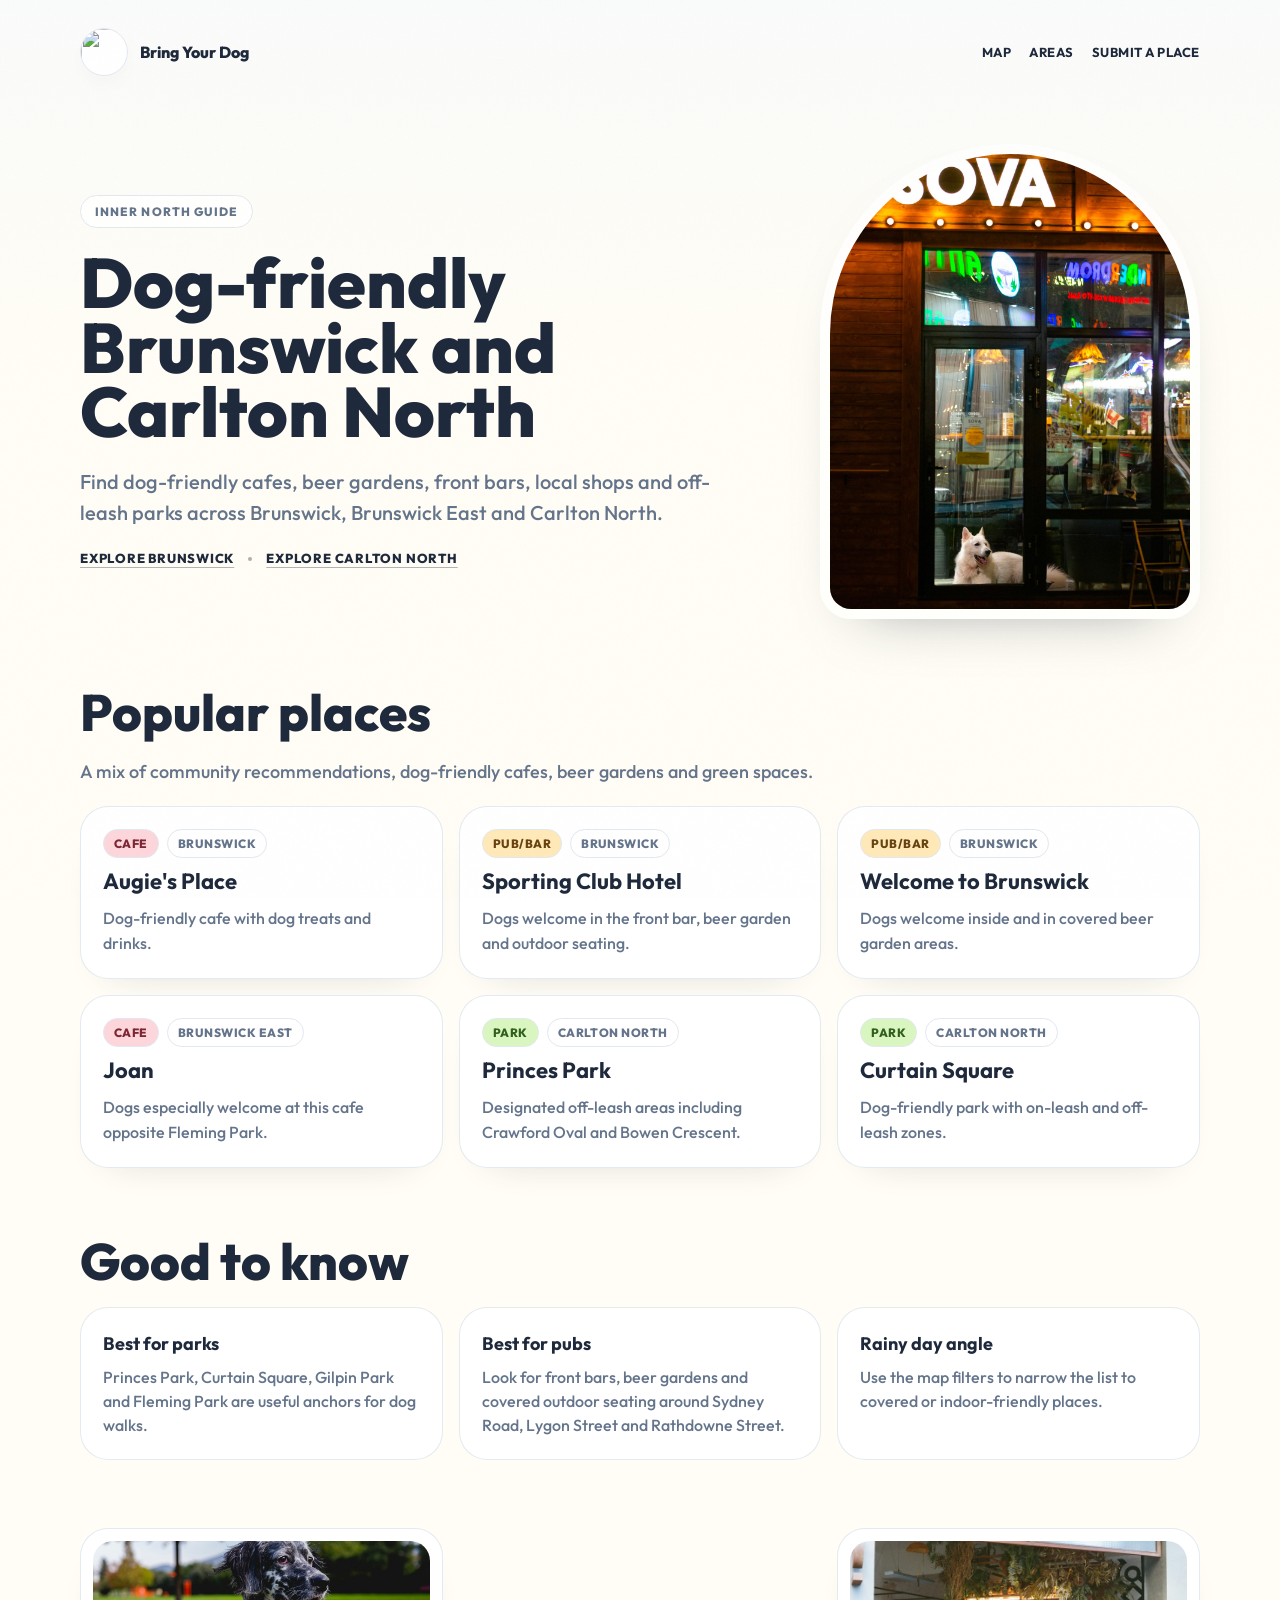
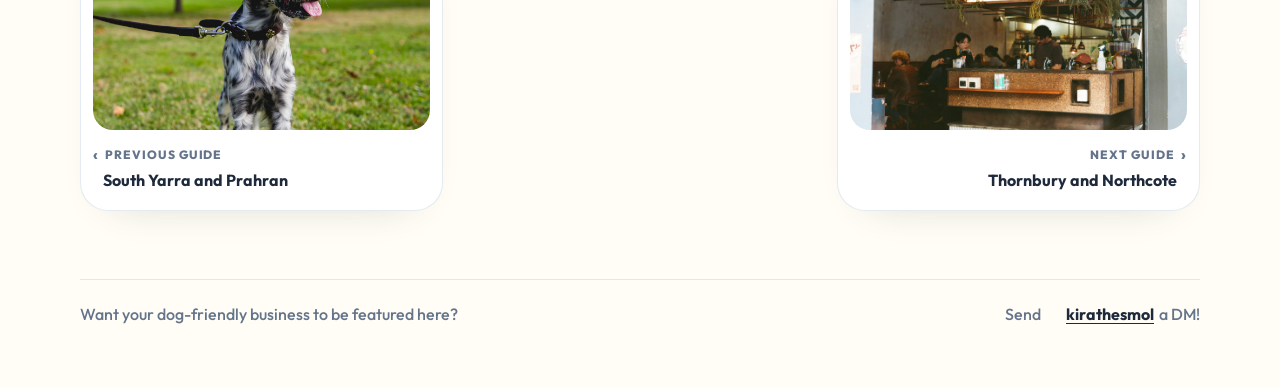
==== dog-friendly-brunswick-carlton-north.html @ 12fcf56f "Add guide pages and SEO updates" ====
<!doctype html>
<html lang="en">
  <head>
    <meta charset="utf-8">
    <meta name="viewport" content="width=device-width, initial-scale=1">
    <title>Dog-Friendly Brunswick and Carlton North | Bring Your Dog</title>
    <meta name="description" content="Find dog-friendly cafes, bars, beer gardens and parks in Brunswick, Brunswick East and Carlton North, including Sydney Road, Lygon Street, Princes Park and local off-leash parks.">
    <meta name="robots" content="index, follow">
    <link rel="canonical" href="https://bringyourdog.site/dog-friendly-brunswick-carlton-north.html">
    <meta property="og:site_name" content="Bring Your Dog">
    <meta property="og:type" content="article">
    <meta property="og:url" content="https://bringyourdog.site/dog-friendly-brunswick-carlton-north.html">
    <meta property="og:title" content="Dog-Friendly Brunswick and Carlton North | Bring Your Dog">
    <meta property="og:description" content="Dog-friendly cafes, bars, beer gardens and parks in Brunswick, Brunswick East and Carlton North.">
    <meta property="og:image" content="https://bringyourdog.site/assets/seo/dog-shop.jpg">
    <meta name="twitter:card" content="summary_large_image">
    <meta name="twitter:title" content="Dog-Friendly Brunswick and Carlton North | Bring Your Dog">
    <meta name="twitter:description" content="Dog-friendly cafes, bars, beer gardens and parks in Brunswick, Brunswick East and Carlton North.">
    <meta name="twitter:image" content="https://bringyourdog.site/assets/seo/dog-shop.jpg">
    <meta name="theme-color" content="#FFFDF5">
    <link rel="icon" type="image/png" href="./assets/logo.png">
    <link rel="apple-touch-icon" href="./assets/logo.png">
    <link rel="preconnect" href="https://fonts.googleapis.com">
    <link rel="preconnect" href="https://fonts.gstatic.com" crossorigin>
    <link href="https://fonts.googleapis.com/css2?family=Outfit:wght@400;500;600;700;800&display=swap" rel="stylesheet">
    <link rel="stylesheet" href="./styles.css">
  </head>
  <body class="guide-page">
    <main class="guide-shell">
      <nav class="guide-nav" aria-label="Guide navigation">
        <a class="guide-brand" href="./index.html"><img src="./assets/logo.png" alt="" aria-hidden="true"><span>Bring Your Dog</span></a>
        <div class="guide-nav-links">
          <a class="guide-nav-link" href="./index.html">Map</a>
          <a class="guide-nav-link" href="./index.html#melbourneGuide">Areas</a>
          <a class="guide-nav-link" href="https://www.instagram.com/kirathesmol" target="_blank" rel="noopener noreferrer">Submit a place</a>
        </div>
      </nav>

      <section class="guide-hero">
        <div class="guide-hero-copy">
          <span class="guide-eyebrow">Inner north guide</span>
          <h1>Dog-friendly Brunswick and Carlton North</h1>
          <p>Find dog-friendly cafes, beer gardens, front bars, local shops and off-leash parks across Brunswick, Brunswick East and Carlton North.</p>
          <div class="guide-actions">
            <a class="guide-map-link" href="./index.html?q=Brunswick">Explore Brunswick</a>
            <a class="guide-map-link" href="./index.html?q=Carlton%20North">Explore Carlton North</a>
          </div>
        </div>
        <img class="guide-hero-image" src="./assets/seo/dog-shop.jpg" alt="Dog sitting outside a shop">
      </section>

      <section class="guide-section">
        <h2>Popular places</h2>
        <p class="guide-section-lede">A mix of community recommendations, dog-friendly cafes, beer gardens and green spaces.</p>
        <div class="guide-place-grid">
          <article class="guide-place-card"><div class="guide-tag-row"><span class="guide-tag cafe">Cafe</span><span class="guide-tag">Brunswick</span></div><h3>Augie's Place</h3><p>Dog-friendly cafe with dog treats and drinks.</p></article>
          <article class="guide-place-card"><div class="guide-tag-row"><span class="guide-tag pub">Pub/Bar</span><span class="guide-tag">Brunswick</span></div><h3>Sporting Club Hotel</h3><p>Dogs welcome in the front bar, beer garden and outdoor seating.</p></article>
          <article class="guide-place-card"><div class="guide-tag-row"><span class="guide-tag pub">Pub/Bar</span><span class="guide-tag">Brunswick</span></div><h3>Welcome to Brunswick</h3><p>Dogs welcome inside and in covered beer garden areas.</p></article>
          <article class="guide-place-card"><div class="guide-tag-row"><span class="guide-tag cafe">Cafe</span><span class="guide-tag">Brunswick East</span></div><h3>Joan</h3><p>Dogs especially welcome at this cafe opposite Fleming Park.</p></article>
          <article class="guide-place-card"><div class="guide-tag-row"><span class="guide-tag park">Park</span><span class="guide-tag">Carlton North</span></div><h3>Princes Park</h3><p>Designated off-leash areas including Crawford Oval and Bowen Crescent.</p></article>
          <article class="guide-place-card"><div class="guide-tag-row"><span class="guide-tag park">Park</span><span class="guide-tag">Carlton North</span></div><h3>Curtain Square</h3><p>Dog-friendly park with on-leash and off-leash zones.</p></article>
        </div>
      </section>

      <section class="guide-section">
        <h2>Good to know</h2>
        <div class="guide-tips">
          <div class="guide-tip"><strong>Best for parks</strong>Princes Park, Curtain Square, Gilpin Park and Fleming Park are useful anchors for dog walks.</div>
          <div class="guide-tip"><strong>Best for pubs</strong>Look for front bars, beer gardens and covered outdoor seating around Sydney Road, Lygon Street and Rathdowne Street.</div>
          <div class="guide-tip"><strong>Rainy day angle</strong>Use the map filters to narrow the list to covered or indoor-friendly places.</div>
        </div>
      </section>

      <nav class="guide-neighbour-nav" aria-label="Neighbourhood guide navigation">
        <a href="./dog-friendly-south-yarra-prahran.html">
          <img src="./assets/seo/dog-park.jpg" alt="" loading="lazy" aria-hidden="true">
          <span>Previous guide</span>
          <strong>South Yarra and Prahran</strong>
        </a>
        <a href="./dog-friendly-thornbury-northcote.html">
          <img src="./assets/seo/thornbury-northcote-cafe.jpg" alt="" loading="lazy" aria-hidden="true">
          <span>Next guide</span>
          <strong>Thornbury and Northcote</strong>
        </a>
      </nav>

      <footer class="guide-footer">
        <span>Want your dog-friendly business to be featured here?</span>
        <span class="instagram-dm-cta">
          Send
          <img class="instagram-dm-icon" src="./assets/icons/instagramicon.svg" alt="" aria-hidden="true">
          <a href="https://www.instagram.com/kirathesmol" target="_blank" rel="noopener noreferrer">kirathesmol</a>
          a DM!
        </span>
      </footer>
    </main>
  </body>
</html>
---- styles.css ----
:root {
  color-scheme: light;
  --background: #FFFDF5;
  --foreground: #1E293B;
  --primary: #C981D6;
  --secondary: #F1F5F9;
  --soft-surface: #F1F5F9;
  --accent-fg: #FFFFFF;
  --pink: #FF9BAB;
  --yellow: #FFD473;
  --mint: #7AE9A8;
  --surface: rgba(255, 255, 255, 0.72);
  --surface-strong: rgba(255, 255, 255, 0.9);
  --border: #E2E8F0;
  --interactive: #FF9BAB;
  --button: #FE9BAB;
  --button-hover: #D17C89;
  --muted: #64748B;
  --shadow-soft: 0 10px 15px -3px rgba(30, 41, 59, 0.04);
  --shadow-large: 0 25px 50px -12px rgba(30, 41, 59, 0.10);
}

* {
  box-sizing: border-box;
}

html,
body {
  height: 100%;
  margin: 0;
}

body {
  position: relative;
  color: var(--foreground);
  background:
    radial-gradient(circle at 12% 12%, rgba(255, 212, 115, 0.22), transparent 32%),
    radial-gradient(circle at 78% 6%, rgba(201, 129, 214, 0.16), transparent 30%),
    var(--background);
  font-family: "Outfit", ui-sans-serif, system-ui, -apple-system, BlinkMacSystemFont, "Segoe UI", sans-serif;
}

body::before {
  position: fixed;
  z-index: 2000;
  inset: 0;
  pointer-events: none;
  content: "";
  opacity: 0.015;
  background-image: url("data:image/svg+xml,%3Csvg viewBox='0 0 400 400' xmlns='http://www.w3.org/2000/svg'%3E%3Cfilter id='noiseFilter'%3E%3CfeTurbulence type='fractalNoise' baseFrequency='0.9' numOctaves='4' stitchTiles='stitch'/%3E%3C/filter%3E%3Crect width='100%25' height='100%25' filter='url(%23noiseFilter)'/%3E%3C/svg%3E");
  background-repeat: repeat;
}

@media (min-width: 861px) {
  html,
  body {
    scroll-behavior: smooth;
    scroll-snap-type: y mandatory;
  }

  .app-shell,
  .seo-content {
    scroll-snap-align: start;
    scroll-snap-stop: always;
  }

  .seo-content {
    min-height: 100vh;
  }
}

@keyframes photo-skeleton {
  0% {
    background-position: 220% 0, 0 0;
  }

  100% {
    background-position: -120% 0, 0 0;
  }
}

button,
input {
  font: inherit;
}

input[type="search"]::-webkit-search-decoration,
input[type="search"]::-webkit-search-cancel-button,
input[type="search"]::-webkit-search-results-button,
input[type="search"]::-webkit-search-results-decoration {
  display: none;
  -webkit-appearance: none;
}

button,
a,
input {
  transition:
    background-color 360ms cubic-bezier(0.22, 1, 0.36, 1),
    border-color 360ms cubic-bezier(0.22, 1, 0.36, 1),
    box-shadow 460ms cubic-bezier(0.22, 1, 0.36, 1),
    color 360ms cubic-bezier(0.22, 1, 0.36, 1),
    transform 560ms cubic-bezier(0.22, 1, 0.36, 1);
}

button:focus-visible,
a:focus-visible,
input:focus-visible {
  outline: 2px solid var(--primary);
  outline-offset: 3px;
}

.sr-only {
  position: absolute;
  width: 1px;
  height: 1px;
  overflow: hidden;
  clip: rect(0, 0, 0, 0);
  white-space: nowrap;
}

.app-shell {
  display: grid;
  grid-template-columns: 460px minmax(0, 1fr);
  height: 100vh;
  min-height: 620px;
}

.map-panel {
  position: relative;
  display: flex;
  min-height: 0;
  min-width: 0;
  padding: 0;
}

#map {
  flex: 1 1 auto;
  width: 100%;
  min-height: 0;
  overflow: hidden;
  border: 0;
  border-radius: 0;
  box-shadow: none;
  background: var(--soft-surface);
}

.leaflet-container {
  position: relative;
  overflow: hidden;
  font-family: "Outfit", ui-sans-serif, system-ui, sans-serif;
  outline: 0;
  touch-action: pan-x pan-y;
}

.leaflet-pane,
.leaflet-map-pane,
.leaflet-tile,
.leaflet-marker-icon,
.leaflet-marker-shadow,
.leaflet-tile-container,
.leaflet-pane > svg,
.leaflet-pane > canvas,
.leaflet-zoom-box,
.leaflet-image-layer,
.leaflet-layer {
  position: absolute !important;
  top: 0;
  left: 0;
}

.leaflet-tile,
.leaflet-marker-icon,
.leaflet-marker-shadow {
  user-select: none;
  -webkit-user-drag: none;
}

.leaflet-tile-pane {
  z-index: 200;
}

.leaflet-overlay-pane {
  z-index: 400;
}

.leaflet-shadow-pane {
  z-index: 500;
}

.leaflet-marker-pane {
  z-index: 650;
}

.leaflet-tooltip-pane {
  z-index: 660;
}

.leaflet-popup-pane {
  z-index: 700;
}

.leaflet-control {
  position: relative;
  z-index: 800;
  pointer-events: auto;
}

.leaflet-top,
.leaflet-bottom {
  position: absolute;
  z-index: 1000;
  pointer-events: none;
}

.leaflet-top {
  top: 0;
}

.leaflet-right {
  right: 0;
}

.leaflet-bottom {
  bottom: 0;
}

.leaflet-left {
  left: 0;
}

.leaflet-tile,
.leaflet-tile-loaded,
.leaflet-marker-icon {
  opacity: 1 !important;
}

.category-marker {
  display: block;
}

.sidebar {
  display: flex;
  min-height: 0;
  flex-direction: column;
  gap: 20px;
  padding: 28px;
  border-right: 1px solid rgba(226, 232, 240, 0.86);
  background:
    linear-gradient(180deg, rgba(255, 255, 255, 0.56), rgba(241, 245, 249, 0.76)),
    var(--background);
}

.sidebar-header {
  display: grid;
  gap: 12px;
  padding-bottom: 4px;
}

.brand-lockup {
  display: grid;
  gap: 14px;
  justify-items: start;
}

.brand-logo {
  width: 54px;
  height: 54px;
  border: 1px solid rgba(226, 232, 240, 0.9);
  border-radius: 50%;
  background: #ffffff;
  box-shadow: 0 10px 22px -16px rgba(30, 41, 59, 0.22);
}

.brand-copy {
  display: grid;
  min-width: 0;
  gap: 9px;
}

.eyebrow {
  margin: 0;
  color: var(--interactive);
  font-size: 11px;
  font-weight: 800;
  letter-spacing: 0.14em;
  text-transform: uppercase;
}

.header-meta {
  display: grid;
  gap: 10px;
}

.area-pill {
  width: fit-content;
  border: 1px solid rgba(226, 232, 240, 0.92);
  border-radius: 999px;
  padding: 6px 11px;
  color: #64748B;
  background: rgba(241, 245, 249, 0.88);
  font-size: 11px;
  font-weight: 800;
  letter-spacing: 0.1em;
  text-transform: uppercase;
}

h1 {
  max-width: none;
  margin: 0;
  color: var(--foreground);
  font-size: clamp(38px, 5vw, 54px);
  font-weight: 700;
  line-height: 0.9;
  letter-spacing: 0;
  white-space: nowrap;
}

.summary {
  max-width: 31ch;
  margin: 0;
  color: var(--muted);
  font-size: 16px;
  font-weight: 400;
  line-height: 1.55;
}

.search-wrap {
  position: relative;
  display: grid;
  gap: 9px;
}

.search-wrap label {
  color: var(--muted);
  font-size: 12px;
  font-weight: 700;
  letter-spacing: 0.08em;
  text-transform: uppercase;
}

.main-search-row {
  display: grid;
  grid-template-columns: minmax(0, 1fr);
  gap: 10px;
  align-items: end;
}

.main-search-field {
  position: relative;
  min-width: 0;
}

.search-wrap input {
  width: 100%;
  min-height: 48px;
  border: 1px solid rgba(226, 232, 240, 0.95);
  border-radius: 999px;
  padding: 13px 44px 13px 48px;
  color: var(--foreground);
  background: rgba(241, 245, 249, 0.84);
  box-shadow: inset 0 1px 0 rgba(255, 255, 255, 0.65);
}

.main-search-field::after {
  position: absolute;
  bottom: 14px;
  left: 18px;
  width: 20px;
  height: 20px;
  content: "";
  pointer-events: none;
  background: url("./assets/icons/searchicon.svg") center / contain no-repeat;
  opacity: 0.72;
}

.search-wrap input::placeholder {
  color: rgba(100, 116, 139, 0.72);
}

.search-wrap input:focus {
  border-color: var(--primary);
  box-shadow: 0 0 0 3px rgba(201, 129, 214, 0.16);
  outline: none;
}

.search-clear {
  position: absolute;
  z-index: 2;
  top: 50%;
  right: 14px;
  display: grid;
  width: 20px;
  height: 20px;
  place-items: center;
  border: 0;
  padding: 0;
  color: var(--foreground);
  background: transparent;
  box-shadow: none;
  cursor: pointer;
  opacity: 0.72;
  transform: translateY(-50%);
}

.search-clear:hover {
  opacity: 1;
  transform: translateY(-50%) scale(1.04);
}

.search-clear[hidden] {
  display: none;
}

.search-clear img {
  width: 16px;
  height: 16px;
}

.main-filter-button {
  position: relative;
  display: none;
  width: 52px;
  height: 52px;
  place-items: center;
  border: 1px solid rgba(226, 232, 240, 0.9);
  border-radius: 50%;
  background: rgba(255, 255, 255, 0.94);
  box-shadow: 0 14px 32px -18px rgba(30, 41, 59, 0.35);
  cursor: pointer;
  backdrop-filter: blur(12px);
}

.main-filter-button[hidden] {
  display: none;
}

.main-filter-button img {
  width: 24px;
  height: 24px;
}

.main-filter-sheet {
  display: none;
}

.main-filter-sheet:not([hidden]) {
  display: block;
}

.main-filter-sheet .filter-sheet-card {
  border-radius: 24px;
}

.search-suggestions {
  position: absolute;
  z-index: 1300;
  top: calc(100% + 8px);
  right: 0;
  left: 0;
  border: 1px solid rgba(226, 232, 240, 0.74);
  border-radius: 16px;
  padding: 16px;
  background: #FFFFFF;
  box-shadow: 0 24px 54px -30px rgba(30, 41, 59, 0.34);
}

.search-suggestions.is-typed {
  border: 0;
  border-radius: 0 0 12px 12px;
  box-shadow:
    0 10px 15px -3px rgba(0, 0, 0, 0.1),
    0 4px 6px -4px rgba(0, 0, 0, 0.1);
}

.search-suggestions[hidden] {
  display: none;
}

.search-suggestions-title[hidden] {
  display: none;
}

.search-suggestions-title {
  margin: 0 0 8px;
  color: #4A4A4A;
  font-size: 14px;
  font-weight: 400;
  line-height: 20px;
}

.search-suggestions-list {
  display: grid;
}

.search-suggestion-item {
  display: grid;
  min-height: 44px;
  grid-template-columns: minmax(0, 1fr) auto;
  align-items: center;
  gap: 8px;
  border: 0;
  border-radius: 12px;
  padding: 8px 0;
  color: #1A1A1A;
  background: #FFFFFF;
  cursor: pointer;
  font: inherit;
  text-align: left;
}

.search-suggestion-item:hover,
.search-suggestion-item:focus-visible {
  background: rgba(241, 245, 249, 0.78);
  outline: none;
}

.search-suggestion-query {
  overflow: hidden;
  min-width: 0;
  font-size: 18px;
  font-weight: 400;
  line-height: 28px;
  text-overflow: ellipsis;
  white-space: nowrap;
}

.search-suggestion-match {
  color: #A78498;
}

.search-suggestion-count {
  color: #707070;
  font-size: 14px;
  font-weight: 400;
  line-height: 20px;
  white-space: nowrap;
}

.category-filters {
  display: flex;
  flex-wrap: nowrap;
  gap: 8px;
  overflow-x: auto;
  padding: 2px 2px 8px;
  scrollbar-width: none;
  white-space: nowrap;
}

.category-filters::-webkit-scrollbar {
  display: none;
}

.map-overlay {
  position: absolute;
  z-index: 500;
  top: 24px;
  left: 24px;
  width: max-content;
  max-width: calc(100% - 48px);
}

.map-filter-overlay {
  display: grid;
  justify-items: start;
  gap: 8px;
}

.desktop-feature-filters {
  --feature-toggle-width: 60px;
  --feature-toggle-height: 36px;
  --feature-toggle-padding: 4px;
  --feature-toggle-knob-size: 26px;
  --feature-toggle-knob-shift: 24px;
  --feature-toggle-icon-size: 16px;
  display: flex;
  align-items: center;
  gap: 8px;
  padding: 0 2px;
}

.filter-empty-state {
  display: flex;
  flex-wrap: wrap;
  align-items: center;
  gap: 4px;
  margin: 0;
  padding: 0 2px;
  color: var(--foreground);
  font-size: 13px;
  font-weight: 600;
  line-height: 1.35;
}

.filter-empty-state[hidden] {
  display: none;
}

.filter-empty-state button {
  border: 0;
  padding: 0;
  color: var(--foreground);
  background: transparent;
  cursor: pointer;
  font: inherit;
  font-weight: 700;
  text-decoration: underline;
  text-decoration-color: rgba(30, 41, 59, 0.28);
  text-decoration-thickness: 1px;
  text-underline-offset: 3px;
  white-space: nowrap;
}

.filter-empty-state button:hover {
  color: var(--button);
  text-decoration-color: currentColor;
}

.filter-sheet-card .filter-empty-state {
  padding-top: 16px;
}

.map-expand-toggle {
  position: absolute;
  z-index: 610;
  right: 28px;
  bottom: 28px;
  display: none;
  width: 44px;
  height: 44px;
  place-items: center;
  border: 1px solid rgba(226, 232, 240, 0.92);
  border-radius: 999px;
  color: var(--foreground);
  background: rgba(255, 253, 245, 0.9);
  box-shadow: 0 12px 28px rgba(30, 41, 59, 0.12);
  cursor: pointer;
  font-size: 24px;
  font-weight: 700;
  line-height: 1;
  backdrop-filter: blur(10px);
}

.map-expand-symbol {
  display: grid;
  place-items: center;
  line-height: 1;
}

.map-expand-symbol img {
  width: 20px;
  height: 20px;
}

.desktop-zoom-controls {
  position: absolute;
  z-index: 610;
  right: 28px;
  bottom: 28px;
  display: flex;
  flex-direction: column;
  gap: 8px;
}

.desktop-zoom-button {
  display: grid;
  width: 40px;
  height: 40px;
  place-items: center;
  border: 0;
  border-radius: 8px;
  padding: 0;
  background: #FFFFFF;
  box-shadow:
    0 10px 15px rgba(0, 0, 0, 0.1),
    0 4px 6px rgba(0, 0, 0, 0.1);
  cursor: pointer;
  transition:
    transform 240ms ease,
    box-shadow 240ms ease,
    opacity 240ms ease;
}

.desktop-zoom-button:hover {
  transform: translateY(-1px);
  box-shadow:
    0 12px 18px rgba(0, 0, 0, 0.11),
    0 5px 8px rgba(0, 0, 0, 0.1);
}

.desktop-zoom-button:focus-visible {
  outline: 2px solid var(--button);
  outline-offset: 3px;
}

.desktop-zoom-button:disabled {
  cursor: default;
  opacity: 0.42;
  transform: none;
}

.desktop-zoom-button img {
  width: 20px;
  height: 20px;
}

.map-locate-toggle {
  position: absolute;
  z-index: 610;
  right: 28px;
  bottom: 124px;
  display: grid;
  width: 40px;
  height: 40px;
  place-items: center;
  border: 0;
  border-radius: 8px;
  padding: 0;
  background: #FFFFFF;
  box-shadow:
    0 10px 15px rgba(0, 0, 0, 0.1),
    0 4px 6px rgba(0, 0, 0, 0.1);
  cursor: pointer;
  transition:
    transform 240ms ease,
    box-shadow 240ms ease,
    opacity 240ms ease;
}

.map-locate-toggle:hover {
  transform: translateY(-1px);
  box-shadow:
    0 12px 18px rgba(0, 0, 0, 0.11),
    0 5px 8px rgba(0, 0, 0, 0.1);
}

.map-locate-toggle:focus-visible {
  outline: 2px solid var(--button);
  outline-offset: 3px;
}

.map-locate-toggle:disabled {
  cursor: default;
  opacity: 0.46;
  transform: none;
}

.map-locate-toggle img {
  width: 18px;
  height: 18px;
}

.map-locate-toggle.is-loading img {
  opacity: 0.52;
  transform: rotate(22deg);
}

.map-locate-toggle.is-error {
  box-shadow:
    0 0 0 2px rgba(254, 155, 171, 0.72),
    0 10px 15px rgba(0, 0, 0, 0.1);
}

.expanded-map-toolbar,
.expanded-filter-sheet {
  display: none;
}

.expanded-filter-button {
  position: relative;
  display: grid;
  width: 52px;
  height: 52px;
  place-items: center;
  border: 1px solid rgba(226, 232, 240, 0.9);
  border-radius: 50%;
  background: rgba(255, 255, 255, 0.94);
  box-shadow: 0 14px 32px -18px rgba(30, 41, 59, 0.35);
  cursor: pointer;
  backdrop-filter: blur(12px);
}

.filter-count-badge {
  position: absolute;
  top: -6px;
  right: -4px;
  display: grid;
  width: 16px;
  min-width: 16px;
  height: 16px;
  place-items: center;
  border: 0;
  border-radius: 999px;
  padding: 0;
  color: #FFFFFF;
  background: #FF9BAB;
  box-shadow:
    0 0 0 2px #FFFFFF,
    0 8px 16px -10px rgba(30, 41, 59, 0.38);
  font-size: 10px;
  font-weight: 800;
  line-height: 1;
}

.filter-count-badge[hidden] {
  display: none;
}

.expanded-home-button {
  display: grid;
  width: 54px;
  height: 54px;
  place-items: center;
  border: 0;
  padding: 0;
  background: transparent;
  box-shadow: none;
  cursor: pointer;
}

.expanded-filter-button img {
  width: 24px;
  height: 24px;
}

.expanded-search-wrap {
  position: relative;
  min-width: 0;
}

.expanded-search-wrap > img {
  position: absolute;
  top: 50%;
  left: 18px;
  width: 22px;
  height: 22px;
  transform: translateY(-50%);
  pointer-events: none;
}

.expanded-search-wrap input {
  width: 100%;
  min-height: 58px;
  border: 1px solid rgba(226, 232, 240, 0.9);
  border-radius: 18px;
  padding: 14px 50px 14px 52px;
  color: var(--foreground);
  background: rgba(255, 255, 255, 0.96);
  box-shadow: 0 16px 34px -22px rgba(30, 41, 59, 0.42);
  font-size: 17px;
  font-weight: 400;
}

.expanded-search-wrap .search-clear {
  right: 18px;
}

.expanded-search-wrap .search-clear:hover {
  transform: translateY(-50%) scale(1.04);
}

.expanded-search-wrap input::placeholder {
  color: rgba(26, 26, 26, 0.62);
}

.filter-sheet-card {
  border: 1px solid rgba(226, 232, 240, 0.84);
  border-radius: 0 0 28px 28px;
  padding: 18px;
  background: rgba(255, 255, 255, 0.98);
  box-shadow: 0 24px 52px -26px rgba(30, 41, 59, 0.32);
  backdrop-filter: blur(16px);
}

.filter-sheet-card h2 {
  margin: 0 0 14px;
  color: var(--foreground);
  font-size: 16px;
  font-weight: 800;
  letter-spacing: 0.02em;
}

.sheet-category-filters {
  --feature-toggle-width: 60px;
  --feature-toggle-height: 36px;
  --feature-toggle-padding: 4px;
  --feature-toggle-knob-size: 26px;
  --feature-toggle-knob-shift: 24px;
  --feature-toggle-icon-size: 16px;
  flex-wrap: wrap;
  overflow: visible;
  padding: 0;
  white-space: normal;
}

.sheet-feature-filters {
  --feature-toggle-width: 60px;
  --feature-toggle-height: 36px;
  --feature-toggle-padding: 4px;
  --feature-toggle-knob-size: 26px;
  --feature-toggle-knob-shift: 24px;
  --feature-toggle-icon-size: 16px;
  display: flex;
  flex-wrap: wrap;
  gap: 8px;
  padding-top: 10px;
}

.filter-button {
  display: inline-flex;
  min-width: 0;
  min-height: 36px;
  align-items: center;
  justify-content: center;
  gap: 7px;
  border: 1px solid rgba(254, 155, 171, 0.58);
  border-radius: 999px;
  padding: 6px 10px 6px 8px;
  color: var(--foreground);
  background: rgba(255, 255, 255, 0.92);
  box-shadow: 0 10px 24px rgba(30, 41, 59, 0.06);
  cursor: pointer;
  font-size: 12px;
  font-weight: 700;
  letter-spacing: 0.01em;
  backdrop-filter: blur(10px);
}

.feature-filter-button {
  display: grid;
  min-width: var(--feature-toggle-width);
  min-height: var(--feature-toggle-height);
  place-items: center;
  border: 0;
  border-radius: 999px;
  padding: 0;
  color: inherit;
  background: transparent;
  box-shadow: none;
  cursor: pointer;
}

.filter-button:hover {
  transform: translateY(-1px);
  border-color: rgba(209, 124, 137, 0.72);
  background: rgba(255, 255, 255, 0.98);
}

.feature-filter-button:hover {
  transform: none;
}

.feature-filter-button:focus-visible {
  outline: 2px solid var(--button);
  outline-offset: 3px;
}

.filter-button img {
  width: 22px;
  height: 22px;
  flex: 0 0 auto;
  border-radius: 50%;
}

.feature-toggle {
  display: flex;
  width: var(--feature-toggle-width);
  height: var(--feature-toggle-height);
  flex: 0 0 auto;
  align-items: center;
  border: 1px solid rgba(209, 124, 137, 0.42);
  border-radius: 999px;
  padding: var(--feature-toggle-padding);
  background: #F8FAFC;
  transition:
    border-color 240ms ease,
    background 240ms ease;
}

.feature-toggle-knob {
  display: grid;
  width: var(--feature-toggle-knob-size);
  height: var(--feature-toggle-knob-size);
  place-items: center;
  border-radius: 999px;
  background: #FFFFFF;
  box-shadow: 0 4px 10px rgba(30, 41, 59, 0.16);
  transition:
    background 240ms ease,
    transform 240ms cubic-bezier(0.22, 1, 0.36, 1);
}

.feature-toggle img {
  width: var(--feature-toggle-icon-size);
  height: var(--feature-toggle-icon-size);
  border-radius: 0;
}

.filter-checkbox {
  display: grid;
  width: 20px;
  height: 20px;
  flex: 0 0 auto;
  place-items: center;
  border: 1px solid #FDD6DC;
  border-radius: 4px;
  background: transparent;
}

.filter-checkbox::after {
  width: 10px;
  height: 8px;
  background: url("./assets/icons/checkmarkicon.svg") center / contain no-repeat;
  content: "";
  opacity: 0;
}

.filter-button.active {
  color: var(--foreground);
  border-color: rgba(209, 124, 137, 0.58);
  background: rgba(255, 255, 255, 0.98);
}

.filter-button.active .filter-checkbox {
  border-color: #FF9BAB;
  background: #FF9BAB;
}

.filter-button.active .filter-checkbox::after {
  opacity: 1;
}

.feature-filter-button.active .feature-toggle {
  border-color: rgba(209, 124, 137, 0.72);
  background: rgba(254, 155, 171, 0.72);
}

.feature-filter-button.active .feature-toggle-knob {
  background: #FFFFFF;
  transform: translateX(var(--feature-toggle-knob-shift));
}

.results-meta {
  display: flex;
  align-items: center;
  justify-content: space-between;
  color: var(--muted);
  font-size: 12px;
  font-weight: 700;
  letter-spacing: 0.08em;
  text-transform: uppercase;
}

.selected-place {
  position: relative;
  display: grid;
  gap: 13px;
  border: 1px solid rgba(226, 232, 240, 0.94);
  border-radius: 30px;
  padding: 18px;
  background: var(--surface-strong);
  box-shadow: var(--shadow-soft);
  backdrop-filter: blur(10px);
}

.detail-close {
  position: absolute;
  top: 12px;
  right: 12px;
  display: inline-grid;
  width: 30px;
  height: 30px;
  place-items: center;
  border: 1px solid rgba(226, 232, 240, 0.95);
  border-radius: 999px;
  padding: 0;
  color: #64748B;
  background: rgba(255, 255, 255, 0.78);
  box-shadow: 0 8px 18px -14px rgba(30, 41, 59, 0.26);
  cursor: pointer;
  font-size: 22px;
  font-weight: 500;
  line-height: 1;
}

.detail-close img {
  width: 18px;
  height: 18px;
}

.detail-close:hover {
  transform: translateY(-1px);
  color: #1E293B;
  background: #FFFFFF;
}

.selected-place.is-empty {
  display: none;
  border: 0;
  border-radius: 0;
  padding: 0 2px;
  background: transparent;
  box-shadow: none;
  backdrop-filter: none;
}

.selected-place h2 {
  margin: 0;
  color: var(--foreground);
  font-size: 24px;
  font-weight: 700;
  line-height: 1.08;
}

.selected-tags {
  display: flex;
  flex-wrap: wrap;
  gap: 7px;
}

.tag {
  width: fit-content;
  border-radius: 999px;
  padding: 5px 10px;
  font-size: 11px;
  font-weight: 800;
  letter-spacing: 0.06em;
  text-transform: uppercase;
}

.tag.suburb {
  color: #475569;
  background: #F1F5F9;
}

.tag.sheltered,
.popup .category.sheltered {
  color: #4F3261;
  background: #F4E8FF;
}

.place-photo {
  position: relative;
  display: grid;
  overflow: hidden;
  min-height: 156px;
  margin: 0;
  border: 1px solid rgba(226, 232, 240, 0.9);
  border-radius: 24px;
  background:
    linear-gradient(135deg, rgba(253, 214, 220, 0.56), rgba(230, 243, 255, 0.74)),
    #ffffff;
  box-shadow: 0 16px 32px -24px rgba(30, 41, 59, 0.2);
}

.place-photo::before {
  position: absolute;
  inset: 0;
  content: "";
  background:
    linear-gradient(100deg, transparent 30%, rgba(255, 255, 255, 0.72) 46%, transparent 62%),
    linear-gradient(135deg, rgba(253, 214, 220, 0.64), rgba(230, 243, 255, 0.84));
  background-size: 220% 100%, 100% 100%;
  opacity: 0;
  pointer-events: none;
  transform: translateX(-24%);
}

.place-photo.is-loading::before {
  opacity: 1;
  animation: photo-skeleton 1400ms ease-in-out infinite;
}

.place-photo.is-loading img,
.place-photo.is-loading figcaption {
  opacity: 0;
}

.place-photo.is-loaded img,
.place-photo.is-loaded figcaption {
  opacity: 1;
}

.place-photo img {
  display: block;
  width: 100%;
  height: 100%;
  aspect-ratio: 16 / 10;
  object-fit: cover;
  transition: opacity 420ms cubic-bezier(0.22, 1, 0.36, 1);
}

.place-photo figcaption {
  position: absolute;
  right: 10px;
  bottom: 10px;
  left: 10px;
  width: fit-content;
  max-width: calc(100% - 20px);
  border-radius: 999px;
  padding: 6px 10px;
  color: #ffffff;
  background: rgba(30, 41, 59, 0.72);
  box-shadow: 0 10px 24px rgba(30, 41, 59, 0.12);
  font-size: 10px;
  font-weight: 700;
  line-height: 1.25;
  backdrop-filter: blur(8px);
  transition: opacity 420ms cubic-bezier(0.22, 1, 0.36, 1);
}

.place-photo figcaption a {
  color: inherit;
  text-decoration: underline;
  text-decoration-thickness: 1px;
  text-underline-offset: 2px;
}

.place-photo-placeholder {
  display: grid;
  place-items: center;
  color: rgba(100, 116, 139, 0.72);
  font-size: 11px;
  font-weight: 800;
  letter-spacing: 0.1em;
  text-transform: uppercase;
}

.place-photo-placeholder span {
  position: relative;
  z-index: 1;
}

.tag.category-cafe,
.place-category.category-cafe,
.popup .category.category-cafe {
  color: #7A2435;
  background: #FDD6DC;
}

.tag.category-pub-bar,
.place-category.category-pub-bar,
.popup .category.category-pub-bar {
  color: #684400;
  background: #FFE9B8;
}

.tag.category-park,
.place-category.category-park,
.popup .category.category-park {
  color: #2E5B1D;
  background: #D9F6C1;
}

.tag.category-shop,
.place-category.category-shop,
.popup .category.category-shop {
  color: #1D4F73;
  background: #E6F3FF;
}

.selected-description,
.selected-address {
  margin: 0;
  color: var(--muted);
  font-size: 14px;
  font-weight: 400;
  line-height: 1.55;
}

.selected-address strong {
  display: block;
  margin-bottom: 3px;
  color: var(--foreground);
  font-size: 11px;
  font-weight: 800;
  letter-spacing: 0.1em;
  text-transform: uppercase;
}

.place-actions {
  display: flex;
  flex-wrap: wrap;
  align-items: center;
  gap: 8px;
}

.place-instagram-link {
  display: inline-flex;
  width: fit-content;
  min-height: 36px;
  align-items: center;
  justify-content: center;
  gap: 6px;
  border: 1px solid rgba(30, 41, 59, 0.54);
  border-radius: 999px;
  padding: 7px 14px;
  color: var(--foreground);
  background: rgba(255, 255, 255, 0.58);
  box-shadow: 0 12px 20px rgba(30, 41, 59, 0.04);
  font-size: 12px;
  font-weight: 800;
  letter-spacing: 0.12em;
  line-height: 1;
  text-decoration: none;
  text-transform: uppercase;
  transition:
    transform 280ms ease,
    color 280ms ease,
    border-color 280ms ease,
    background 280ms ease;
}

.place-instagram-link:hover {
  color: #8C566F;
  border-color: #8C566F;
  background: rgba(255, 255, 255, 0.76);
  transform: translateY(-1px);
}

.place-instagram-link:active {
  color: var(--button);
  border-color: var(--button);
  transform: translateY(0);
}

.get-there {
  display: inline-flex;
  width: fit-content;
  min-height: 36px;
  align-items: center;
  justify-content: center;
  border-radius: 999px;
  padding: 7px 16px;
  color: var(--accent-fg);
  background: var(--button);
  box-shadow: 0 14px 24px rgba(30, 41, 59, 0.08);
  font-size: 12px;
  font-weight: 800;
  letter-spacing: 0.12em;
  text-decoration: none;
  text-transform: uppercase;
}

.get-there:hover {
  transform: translateY(-1px);
  background: var(--button-hover);
}

.empty-selection {
  margin: 0;
  color: var(--muted);
  font-size: 14px;
  line-height: 1.45;
}

.place-list {
  display: grid;
  min-height: 0;
  gap: 13px;
  margin: 0;
  padding: 1px 2px 12px 0;
  overflow: auto;
  list-style: none;
  scrollbar-color: rgba(201, 129, 214, 0.34) transparent;
}

.selected-place-inline {
  margin: -3px 0 2px;
  padding: 0;
  list-style: none;
}

.list-empty-card {
  padding: 18px 4px 8px;
  color: var(--muted);
  list-style: none;
}

.list-empty-card p {
  display: flex;
  flex-wrap: wrap;
  align-items: center;
  gap: 4px;
  margin: 0 0 8px;
  font-size: 15px;
  font-weight: 500;
  line-height: 1.45;
}

.list-empty-card button {
  border: 0;
  padding: 0;
  color: var(--foreground);
  background: transparent;
  cursor: pointer;
  font: inherit;
  font-size: 15px;
  font-weight: 600;
  text-decoration: underline;
  text-decoration-color: rgba(30, 41, 59, 0.28);
  text-decoration-thickness: 1px;
  text-underline-offset: 3px;
  white-space: nowrap;
}

.list-empty-card button:hover {
  color: var(--button);
  text-decoration-color: currentColor;
}

.list-contact-card {
  padding: 22px 4px 8px;
  color: var(--muted);
  background: transparent;
  list-style: none;
}

.contact-copy {
  display: flex;
  flex-wrap: wrap;
  align-items: center;
  column-gap: 4px;
  row-gap: 2px;
  margin: 0;
  font-size: 14px;
  font-weight: 500;
  line-height: 1.45;
}

.contact-copyright {
  margin: 22px 0 0;
  color: var(--muted);
  font-size: 12px;
  font-weight: 500;
  line-height: 1.45;
}

.contact-action {
  display: inline-flex;
  align-items: center;
  gap: 4px;
}

.list-contact-card a {
  display: inline-flex;
  align-items: center;
  gap: 5px;
  color: var(--foreground);
  font-weight: 500;
  text-decoration-color: rgba(30, 41, 59, 0.28);
  text-decoration-thickness: 1px;
  text-underline-offset: 3px;
}

.list-contact-card a:hover {
  color: #8C566F;
  text-decoration-color: currentColor;
}

.list-contact-card a:active {
  color: var(--button);
}

.instagram-link-icon {
  display: block;
  width: 14px;
  height: 14px;
  flex: 0 0 auto;
  color: currentColor;
  fill: currentColor;
}

.place-card {
  --card-y: 0px;
  border: 1px solid rgba(226, 232, 240, 0.86);
  border-radius: 28px;
  padding: 13px;
  background: rgba(255, 255, 255, 0.66);
  box-shadow: 0 4px 10px -4px rgba(30, 41, 59, 0.05);
  cursor: pointer;
  backdrop-filter: blur(8px);
  transition:
    background-color 520ms cubic-bezier(0.22, 1, 0.36, 1),
    border-color 520ms cubic-bezier(0.22, 1, 0.36, 1),
    box-shadow 640ms cubic-bezier(0.22, 1, 0.36, 1),
    transform 640ms cubic-bezier(0.22, 1, 0.36, 1);
  will-change: transform;
  transform: translateY(var(--card-y));
}

.place-card:nth-child(even) {
  --card-y: 4px;
}

.place-card:hover,
.place-card:focus-within,
.place-card.selected {
  transform: translateY(calc(var(--card-y) - 1px));
  border-color: rgba(201, 129, 214, 0.36);
  box-shadow: 0 12px 28px -18px rgba(30, 41, 59, 0.16);
}

.place-card.selected {
  background: rgba(241, 245, 249, 0.92);
}

.place-card button {
  display: grid;
  width: 100%;
  grid-template-columns: 42px minmax(0, 1fr);
  gap: 12px;
  border: 0;
  padding: 0;
  color: inherit;
  background: none;
  text-align: left;
  cursor: pointer;
}

.place-icon {
  width: 42px;
  height: 42px;
  border-radius: 50%;
  box-shadow: 0 10px 18px rgba(30, 41, 59, 0.06);
}

.place-content {
  display: grid;
  min-width: 0;
  gap: 5px;
}

.place-name {
  overflow: hidden;
  color: var(--foreground);
  font-size: 15px;
  font-weight: 700;
  line-height: 1.2;
  text-overflow: ellipsis;
  white-space: nowrap;
}

.place-address,
.place-description {
  margin: 0;
  color: var(--muted);
  font-size: 12px;
  font-weight: 400;
  line-height: 1.38;
}

.place-category {
  width: fit-content;
  border-radius: 999px;
  padding: 4px 9px;
  font-size: 10px;
  font-weight: 800;
  letter-spacing: 0.08em;
  text-transform: uppercase;
}

.leaflet-popup-content-wrapper {
  position: relative;
  border: 1px solid rgba(226, 232, 240, 0.94);
  border-radius: 28px;
  background: rgba(255, 255, 255, 0.95);
  box-shadow: 0 25px 50px -12px rgba(30, 41, 59, 0.12);
}

.leaflet-popup a.leaflet-popup-close-button {
  position: absolute;
  z-index: 3;
  top: 12px;
  right: 12px;
  display: block;
  width: 30px;
  height: 30px;
  border: 1px solid rgba(226, 232, 240, 0.95);
  border-radius: 999px;
  padding: 0;
  overflow: hidden;
  color: transparent !important;
  background: rgba(255, 255, 255, 0.78);
  box-shadow: 0 8px 18px -14px rgba(30, 41, 59, 0.26);
  font-size: 0;
  line-height: 1;
  text-decoration: none !important;
}

.leaflet-popup a.leaflet-popup-close-button::before {
  position: absolute;
  top: 50%;
  left: 50%;
  display: block;
  width: 18px;
  height: 18px;
  margin: 0;
  content: "";
  background: url("./assets/icons/x-closeicon.svg") center / contain no-repeat;
  transform: translate(-50%, -50%);
}

.leaflet-popup a.leaflet-popup-close-button:hover {
  transform: translateY(-1px);
  background: #FFFFFF;
}

.leaflet-popup-content {
  margin: 18px;
}

.leaflet-popup-tip {
  background: rgba(255, 255, 255, 0.95);
}

.popup {
  display: grid;
  gap: 9px;
  min-width: 240px;
  padding-right: 30px;
  color: var(--foreground);
}

.popup-tags {
  display: flex;
  flex-wrap: wrap;
  gap: 7px;
  align-items: center;
}

.popup h2 {
  margin: 0;
  font-size: 19px;
  font-weight: 700;
  line-height: 1.12;
}

.popup p {
  margin: 0;
  color: var(--muted);
  line-height: 1.42;
}

.popup .category {
  width: fit-content;
  border-radius: 999px;
  padding: 5px 10px;
  font-size: 10px;
  font-weight: 800;
  letter-spacing: 0.08em;
  text-transform: uppercase;
}

.popup .category.suburb {
  color: #475569;
  background: #F1F5F9;
}

.popup .address-label {
  display: block;
  margin-bottom: 2px;
  color: var(--foreground);
  font-size: 11px;
  font-weight: 800;
  letter-spacing: 0.1em;
  text-transform: uppercase;
}

.popup .place-actions {
  margin-top: 4px;
}

.leaflet-bar {
  overflow: hidden;
  border: 1px solid rgba(226, 232, 240, 0.9) !important;
  border-radius: 999px;
  box-shadow: 0 12px 28px rgba(30, 41, 59, 0.08) !important;
}

.leaflet-bar a {
  color: var(--foreground) !important;
  background: rgba(255, 253, 245, 0.9) !important;
}

.leaflet-control-attribution {
  display: inline-flex;
  gap: 3px;
  align-items: center;
  padding: 0 4px !important;
  color: #000000 !important;
  background: transparent !important;
  box-shadow: none !important;
  font-size: 8px !important;
  line-height: 1 !important;
  white-space: nowrap;
}

.leaflet-control-attribution a {
  color: #000000 !important;
  font-size: inherit !important;
  line-height: inherit !important;
  text-decoration: underline;
  text-decoration-thickness: 1px;
  text-underline-offset: 1px;
}

.seo-content {
  padding: 76px clamp(22px, 6vw, 96px) 88px;
  color: var(--foreground);
  background:
    radial-gradient(circle at 12% 0%, rgba(255, 155, 171, 0.14), transparent 30%),
    radial-gradient(circle at 92% 20%, rgba(255, 212, 115, 0.16), transparent 28%),
    var(--background);
}

.seo-inner {
  display: grid;
  max-width: 1120px;
  gap: 32px;
  margin: 0 auto;
}

.seo-section-nav {
  display: flex;
  align-items: center;
  justify-content: space-between;
  gap: 18px;
  margin-bottom: 8px;
}

.seo-heading {
  display: grid;
  max-width: 760px;
  gap: 14px;
}

.seo-kicker {
  width: fit-content;
  border: 1px solid rgba(226, 232, 240, 0.95);
  border-radius: 999px;
  padding: 8px 14px;
  color: var(--muted);
  background: rgba(255, 255, 255, 0.74);
  font-size: 12px;
  font-weight: 800;
  letter-spacing: 0.09em;
  text-transform: uppercase;
}

.seo-heading h2 {
  margin: 0;
  color: var(--foreground);
  font-size: clamp(36px, 5vw, 68px);
  font-weight: 800;
  letter-spacing: 0;
  line-height: 0.94;
}

.seo-heading p,
.seo-card p,
.seo-note {
  margin: 0;
  color: var(--muted);
  font-weight: 500;
  line-height: 1.55;
}

.seo-heading p {
  font-size: 18px;
}

.seo-grid {
  display: grid;
  grid-template-columns: repeat(3, minmax(0, 1fr));
  gap: 16px;
}

.seo-card {
  display: grid;
  gap: 12px;
  border: 1px solid rgba(226, 232, 240, 0.86);
  border-radius: 28px;
  padding: 0;
  overflow: hidden;
  color: inherit;
  text-decoration: none;
  background: #ffffff;
  box-shadow: 0 18px 42px -34px rgba(30, 41, 59, 0.3);
}

.seo-card:is(a):hover {
  transform: translateY(-3px);
  box-shadow: 0 24px 52px -34px rgba(30, 41, 59, 0.42);
}

.seo-card-image {
  display: block;
  width: 100%;
  aspect-ratio: 16 / 10;
  object-fit: cover;
  background: var(--soft-surface);
}

.seo-card h3 {
  margin: 0;
  padding: 4px 22px 0;
  color: var(--foreground);
  font-size: 20px;
  font-weight: 800;
  line-height: 1.12;
}

.seo-card p,
.seo-note {
  font-size: 15px;
}

.seo-card p {
  padding: 0 22px 22px;
}

.seo-note {
  padding-top: 4px;
}

.seo-note a {
  color: var(--foreground);
  font-weight: 600;
  text-decoration: underline;
  text-decoration-thickness: 1px;
  text-underline-offset: 3px;
}

.seo-note a:hover {
  color: var(--button);
}

.instagram-dm-cta {
  display: inline-flex;
  align-items: center;
  gap: 5px;
}

.instagram-dm-icon {
  display: block;
  width: 15px;
  height: 15px;
  flex: 0 0 auto;
}

.instagram-dm-cta .instagram-link-icon {
  width: 15px;
  height: 15px;
}

.instagram-dm-cta a {
  color: var(--foreground);
  font-weight: 600;
  text-decoration-line: underline;
  text-decoration-color: currentColor;
  text-decoration-thickness: 1px;
  text-underline-offset: 3px;
}

.instagram-dm-cta a:hover {
  color: var(--button);
}

.guide-page {
  min-height: 100%;
  height: auto;
  overflow-x: hidden;
  background: #fffdf5;
}

.guide-page::after {
  position: fixed;
  z-index: -1;
  inset: 0;
  content: "";
  background:
    linear-gradient(180deg, rgba(248, 250, 252, 0.78), transparent 360px),
    #fffdf5;
}

.guide-shell {
  display: grid;
  gap: 68px;
  width: 100%;
  max-width: 100vw;
  min-height: 100vh;
  padding: 28px clamp(20px, 5vw, 72px) 64px;
}

.guide-nav,
.guide-hero,
.guide-section,
.guide-footer {
  width: min(1120px, 100%);
  min-width: 0;
  margin: 0 auto;
}

.guide-nav {
  display: flex;
  align-items: center;
  justify-content: space-between;
  gap: 18px;
}

.guide-nav-links {
  display: flex;
  flex-wrap: wrap;
  justify-content: flex-end;
  gap: 8px 18px;
}

.guide-brand {
  display: inline-flex;
  align-items: center;
  gap: 12px;
  color: var(--foreground);
  font-weight: 800;
  text-decoration: none;
}

.guide-brand img {
  width: 48px;
  height: 48px;
  border: 1px solid var(--border);
  border-radius: 999px;
  background: #ffffff;
  box-shadow: 0 10px 24px -18px rgba(30, 41, 59, 0.35);
}

.guide-nav-link,
.guide-secondary {
  color: var(--foreground);
  font-size: 13px;
  font-weight: 700;
  letter-spacing: 0.04em;
  text-decoration: none;
  text-transform: uppercase;
}

.guide-nav-link:hover,
.guide-secondary:hover {
  color: var(--button);
}

.guide-hero {
  display: grid;
  grid-template-columns: minmax(0, 1fr) minmax(260px, 380px);
  align-items: center;
  gap: clamp(32px, 6vw, 72px);
}

.guide-hero-copy {
  display: grid;
  gap: 22px;
  min-width: 0;
}

.guide-eyebrow,
.guide-tag {
  width: fit-content;
  border: 1px solid var(--border);
  border-radius: 999px;
  color: var(--muted);
  background: rgba(255, 255, 255, 0.82);
  font-size: 12px;
  font-weight: 800;
  letter-spacing: 0.09em;
  text-transform: uppercase;
}

.guide-eyebrow {
  padding: 8px 14px;
}

.guide-hero h1,
.guide-section h2 {
  margin: 0;
  color: var(--foreground);
  font-weight: 800;
  letter-spacing: 0;
}

.guide-hero h1 {
  max-width: 660px;
  overflow-wrap: break-word;
  font-size: clamp(46px, 5.8vw, 70px);
  line-height: 0.92;
  text-wrap: balance;
}

.guide-hero p,
.guide-section-lede,
.guide-place-card p {
  margin: 0;
  color: var(--muted);
  font-weight: 500;
  line-height: 1.56;
}

.guide-hero p {
  max-width: 680px;
  font-size: 20px;
}

.guide-actions {
  display: flex;
  flex-wrap: wrap;
  align-items: center;
  gap: 10px 14px;
}

.guide-map-link {
  display: inline-flex;
  align-items: center;
  min-width: 0;
  color: var(--foreground);
  font-size: 13px;
  font-weight: 800;
  letter-spacing: 0.06em;
  line-height: 1.35;
  text-decoration-line: underline;
  text-decoration-color: rgba(30, 41, 59, 0.34);
  text-decoration-thickness: 1px;
  text-underline-offset: 4px;
  text-transform: uppercase;
}

.guide-map-link + .guide-map-link::before {
  content: "";
  flex: 0 0 auto;
  width: 4px;
  height: 4px;
  border-radius: 999px;
  margin-right: 14px;
  background: rgba(30, 41, 59, 0.36);
}

.guide-map-link:hover {
  color: var(--button);
  text-decoration-color: currentColor;
}

.guide-hero-image {
  width: 100%;
  aspect-ratio: 4 / 5;
  object-fit: cover;
  border: 10px solid rgba(255, 255, 255, 0.72);
  border-radius: 220px 220px 36px 36px;
  box-shadow: 0 28px 60px -42px rgba(30, 41, 59, 0.5);
}

.guide-section {
  display: grid;
  gap: 20px;
}

.guide-section h2 {
  font-size: clamp(30px, 4vw, 52px);
  line-height: 1;
}

.guide-section-lede {
  max-width: 760px;
  font-size: 18px;
}

.guide-place-grid {
  display: grid;
  grid-template-columns: repeat(3, minmax(0, 1fr));
  gap: 16px;
}

.guide-place-card {
  display: grid;
  align-content: start;
  gap: 12px;
  min-height: 100%;
  border: 1px solid rgba(226, 232, 240, 0.9);
  border-radius: 28px;
  padding: 22px;
  background: #ffffff;
  box-shadow: 0 18px 42px -34px rgba(30, 41, 59, 0.3);
}

.guide-place-card h3 {
  margin: 0;
  color: var(--foreground);
  font-size: 22px;
  line-height: 1.08;
}

.guide-tag-row {
  display: flex;
  flex-wrap: wrap;
  gap: 8px;
}

.guide-tag {
  padding: 6px 10px;
  letter-spacing: 0.04em;
}

.guide-tag.cafe {
  color: #7d2634;
  background: #fdd6dc;
}

.guide-tag.pub {
  color: #66420f;
  background: #ffe9b8;
}

.guide-tag.park {
  color: #315f1c;
  background: #d9f6c1;
}

.guide-tag.shop {
  color: #24506d;
  background: #e6f3ff;
}

.guide-tag.sheltered {
  color: #4F3261;
  background: #F4E8FF;
}

.guide-tips {
  display: grid;
  grid-template-columns: repeat(3, minmax(0, 1fr));
  gap: 16px;
}

.guide-tip {
  border: 1px solid rgba(226, 232, 240, 0.9);
  border-radius: 28px;
  padding: 22px;
  background: #ffffff;
  color: var(--muted);
  font-weight: 500;
  line-height: 1.5;
}

.guide-tip strong {
  display: block;
  margin-bottom: 8px;
  color: var(--foreground);
  font-size: 18px;
}

.guide-neighbour-nav {
  display: grid;
  grid-template-columns: repeat(3, minmax(0, 1fr));
  gap: 16px;
  width: min(1120px, 100%);
  min-width: 0;
  margin: 0 auto;
}

.guide-neighbour-nav a {
  display: grid;
  gap: 8px;
  border: 1px solid rgba(226, 232, 240, 0.9);
  border-radius: 28px;
  padding: 12px 12px 20px;
  color: var(--foreground);
  background: #ffffff;
  text-decoration: none;
  box-shadow: 0 18px 42px -34px rgba(30, 41, 59, 0.3);
}

.guide-neighbour-nav img {
  width: 100%;
  aspect-ratio: 16 / 9;
  object-fit: cover;
  border-radius: 20px;
  margin-bottom: 8px;
}

.guide-neighbour-nav a:last-child {
  grid-column: 3;
  text-align: right;
}

.guide-neighbour-nav a:hover {
  color: var(--button);
  transform: translateY(-2px);
}

.guide-neighbour-nav span {
  display: inline-flex;
  align-items: center;
  gap: 6px;
  color: var(--muted);
  font-size: 12px;
  font-weight: 800;
  letter-spacing: 0.08em;
  text-transform: uppercase;
}

.guide-neighbour-nav a:last-child span {
  justify-self: end;
}

.guide-neighbour-nav strong {
  padding: 0 10px;
  font-size: 16px;
  line-height: 1.25;
}

.guide-neighbour-nav a:first-child span::before,
.guide-neighbour-nav a:last-child span::after {
  color: currentColor;
  font-size: 16px;
  line-height: 1;
}

.guide-neighbour-nav a:first-child span::before {
  content: "‹";
}

.guide-neighbour-nav a:last-child span::after {
  content: "›";
}

.guide-footer {
  display: flex;
  flex-wrap: wrap;
  justify-content: space-between;
  gap: 16px;
  border-top: 1px solid var(--border);
  padding-top: 24px;
  color: var(--muted);
  font-weight: 500;
}

.guide-footer a {
  color: var(--foreground);
  font-weight: 700;
}

.guide-footer a:hover {
  color: var(--button);
}

@media (max-width: 860px) {
  html.map-expanded {
    height: 100%;
    overflow: hidden;
    overscroll-behavior: none;
  }

  html,
  body {
    height: auto;
    min-height: 100%;
    overflow-x: hidden;
  }

  body.map-expanded {
    width: 100%;
    height: 100svh;
    overflow: hidden;
    overscroll-behavior: none;
  }

  body:not(.map-expanded) {
    overflow-y: visible;
  }

  .app-shell {
    display: flex;
    min-height: 100svh;
    height: auto;
    flex-direction: column;
    overflow: visible;
  }

  body.map-expanded .app-shell {
    height: 100svh;
    min-height: 100svh;
    overflow: hidden;
  }

  .map-panel {
    order: 1;
    min-height: 300px;
    height: clamp(300px, 44svh, 390px);
    padding: 0;
    flex: 0 0 auto;
    transition:
      border-radius 420ms cubic-bezier(0.22, 1, 0.36, 1),
      height 520ms cubic-bezier(0.22, 1, 0.36, 1),
      padding 420ms cubic-bezier(0.22, 1, 0.36, 1);
  }

  .map-panel.is-expanded {
    position: fixed;
    z-index: 1800;
    inset: 0;
    height: 100svh;
    min-height: 100svh;
    padding: 0;
    overflow: hidden;
    background: var(--background);
    overscroll-behavior: none;
  }

  #map {
    border: 0;
    border-radius: 0;
    box-shadow: none;
  }

  .map-panel.is-expanded #map {
    border: 0;
    border-radius: 0;
    box-shadow: none;
  }

  .sidebar {
    display: block;
    order: 2;
    min-height: auto;
    height: auto;
    border-top: 1px solid var(--border);
    border-right: 0;
    padding: 18px;
    overflow: visible;
    -webkit-overflow-scrolling: touch;
  }

  body.map-expanded .sidebar {
    visibility: hidden;
    pointer-events: none;
  }

  body.map-expanded .seo-content {
    display: none;
  }

  .sidebar > * + * {
    margin-top: 16px;
  }

  .main-search-row {
    grid-template-columns: minmax(0, 1fr) 52px;
    gap: 12px;
  }

  .main-filter-button {
    display: grid;
  }

  .main-filter-button[hidden] {
    display: none;
  }

  .main-filter-sheet:not([hidden]) {
    position: absolute;
    z-index: 1450;
    top: calc(100% + 12px);
    right: 0;
    left: 0;
    display: block;
    margin-top: 0;
  }

  .main-filter-sheet.opens-up {
    top: auto;
    bottom: calc(100% + 12px);
  }

  .main-filter-sheet .filter-sheet-card {
    max-height: var(--main-filter-sheet-max-height, calc(100svh - 48px));
    overflow-y: auto;
    padding: 16px;
  }

  .map-overlay {
    display: none;
  }

  .map-panel.is-expanded .map-overlay {
    display: none;
  }

  .map-panel.is-expanded .expanded-map-toolbar {
    position: fixed;
    z-index: 1950;
    top: calc(env(safe-area-inset-top, 0px) + 14px);
    right: 16px;
    left: 16px;
    display: grid;
    grid-template-columns: 48px minmax(0, 1fr) 52px;
    gap: 12px;
    align-items: center;
    pointer-events: none;
  }

  .map-panel.is-expanded .expanded-home-button,
  .map-panel.is-expanded .expanded-home-button .brand-logo {
    width: 48px;
    height: 48px;
  }

  .map-panel.is-expanded .expanded-map-toolbar > * {
    pointer-events: auto;
  }

  .map-panel.is-expanded.filter-sheet-open .expanded-filter-sheet {
    position: fixed;
    z-index: 1930;
    top: 0;
    right: 0;
    left: 0;
    display: block;
    max-height: 50svh;
    overflow-y: auto;
    background: rgba(255, 255, 255, 0.9);
    padding: calc(env(safe-area-inset-top, 0px) + 88px) 16px 0;
    pointer-events: none;
  }

  .map-panel.is-expanded.filter-sheet-open .filter-sheet-card {
    pointer-events: auto;
  }

  .map-panel.is-expanded .sheet-category-filters .filter-button {
    min-height: 44px;
    padding: 8px 12px 8px 9px;
    font-size: 14px;
  }

  .map-panel.is-expanded .sheet-feature-filters {
    --feature-toggle-width: 74px;
    --feature-toggle-height: 44px;
    --feature-toggle-padding: 4px;
    --feature-toggle-knob-size: 34px;
    --feature-toggle-knob-shift: 30px;
    --feature-toggle-icon-size: 20px;
  }

  .filter-button {
    min-height: 34px;
    padding: 5px 9px 5px 7px;
    font-size: 12px;
  }

  .filter-button img {
    width: 20px;
    height: 20px;
  }

  .filter-checkbox {
    border-radius: 4px;
  }

  .map-expand-toggle {
    display: grid;
    right: 16px;
    bottom: 16px;
  }

  .map-expand-toggle[hidden] {
    display: none;
  }

  .desktop-zoom-controls {
    display: none;
  }

  .map-locate-toggle {
    display: none;
    right: 72px;
    bottom: 16px;
    width: 44px;
    height: 44px;
    border: 1px solid rgba(226, 232, 240, 0.92);
    border-radius: 999px;
    background: rgba(255, 253, 245, 0.94);
    backdrop-filter: blur(10px);
  }

  .map-locate-toggle img {
    width: 20px;
    height: 20px;
  }

  .map-panel.is-expanded .map-expand-toggle {
    display: none;
  }

  .map-panel.is-expanded .map-locate-toggle {
    position: fixed;
    display: none;
    z-index: 1880;
    top: auto;
    right: 16px;
    bottom: calc(env(safe-area-inset-bottom, 0px) + 16px);
    width: 52px;
    height: 52px;
    background: rgba(255, 255, 255, 0.94);
    box-shadow: 0 14px 32px -18px rgba(30, 41, 59, 0.35);
  }

  .leaflet-control-attribution {
    max-width: calc(100% - 20px);
    overflow: hidden;
    font-size: 8px !important;
    text-overflow: ellipsis;
  }

  .place-list {
    display: grid;
    min-height: auto;
    height: auto;
    overflow: visible !important;
    padding-right: 0;
  }

  body.map-expanded .selected-place:not(.is-empty) {
    position: fixed;
    z-index: 1900;
    right: 14px;
    bottom: calc(env(safe-area-inset-bottom, 0px) + 14px);
    left: 14px;
    max-height: min(44svh, 360px);
    overflow-y: auto;
    overscroll-behavior: contain;
    border-radius: 24px;
    padding: 16px;
    box-shadow: 0 24px 56px -22px rgba(30, 41, 59, 0.38);
  }

  body.map-expanded .selected-place h2 {
    padding-right: 34px;
    font-size: 22px;
  }

  body.map-expanded .selected-description,
  body.map-expanded .selected-address {
    font-size: 13px;
    line-height: 1.45;
  }

  body.map-expanded .place-photo {
    min-height: 120px;
  }

  body.map-expanded .place-photo img {
    aspect-ratio: 16 / 8;
  }

  h1 {
    max-width: none;
    font-size: 34px;
  }

  .brand-lockup {
    gap: 12px;
  }

  .brand-logo {
    width: 48px;
    height: 48px;
  }

  .summary {
    max-width: none;
  }

  .place-card:nth-child(even) {
    transform: none;
  }

  .seo-content {
    padding: 48px 18px 64px;
  }

  .seo-inner {
    gap: 24px;
  }

  .seo-section-nav {
    align-items: flex-start;
    flex-direction: column;
    gap: 12px;
  }

  .seo-heading h2 {
    font-size: clamp(32px, 10vw, 44px);
  }

  .seo-heading p {
    font-size: 16px;
  }

  .seo-grid {
    grid-template-columns: 1fr;
  }

  .seo-card {
    border-radius: 24px;
  }

  .seo-card h3 {
    padding: 2px 18px 0;
  }

  .seo-card p {
    padding: 0 18px 18px;
  }

  .guide-shell {
    gap: 46px;
    width: calc(100vw - 36px);
    max-width: calc(100vw - 36px);
    overflow-x: hidden;
    margin: 0 auto;
    padding: 22px 0 48px;
  }

  .guide-nav,
  .guide-hero,
  .guide-section,
  .guide-footer,
  .guide-neighbour-nav {
    width: 100%;
    max-width: 100%;
    padding-right: 36px;
  }

  .guide-nav {
    align-items: flex-start;
    flex-direction: column;
    justify-content: flex-start;
    gap: 12px;
  }

  .guide-nav-links {
    max-width: 100%;
    justify-content: flex-start;
    gap: 6px 14px;
  }

  .guide-brand img {
    width: 42px;
    height: 42px;
  }

  .guide-hero {
    grid-template-columns: 1fr;
    overflow: hidden;
  }

  .guide-hero-copy,
  .guide-actions {
    width: calc(100% - 36px);
    max-width: calc(100% - 36px);
    min-width: 0;
  }

  .guide-hero h1 {
    max-width: 100%;
    font-size: clamp(40px, 11vw, 50px);
  }

  .guide-hero p,
  .guide-section-lede {
    width: calc(100% - 36px);
    max-width: calc(100% - 36px);
    font-size: 17px;
  }

  .guide-actions {
    align-items: flex-start;
    flex-direction: column;
  }

  .guide-map-link + .guide-map-link::before {
    content: none;
  }

  .guide-hero-image {
    width: calc(100% - 36px);
    max-width: calc(100% - 36px);
    aspect-ratio: 16 / 11;
    border-width: 8px;
    border-radius: 120px 120px 28px 28px;
  }

  .guide-place-grid,
  .guide-tips {
    grid-template-columns: 1fr;
  }

  .guide-place-card,
  .guide-tip {
    border-radius: 24px;
    padding: 18px;
  }

  .guide-neighbour-nav {
    grid-template-columns: 1fr;
  }

  .guide-neighbour-nav a:last-child {
    grid-column: auto;
    text-align: left;
  }

  .guide-neighbour-nav a:last-child span {
    justify-self: start;
  }

  .guide-neighbour-nav a {
    border-radius: 24px;
    padding: 18px;
  }
}
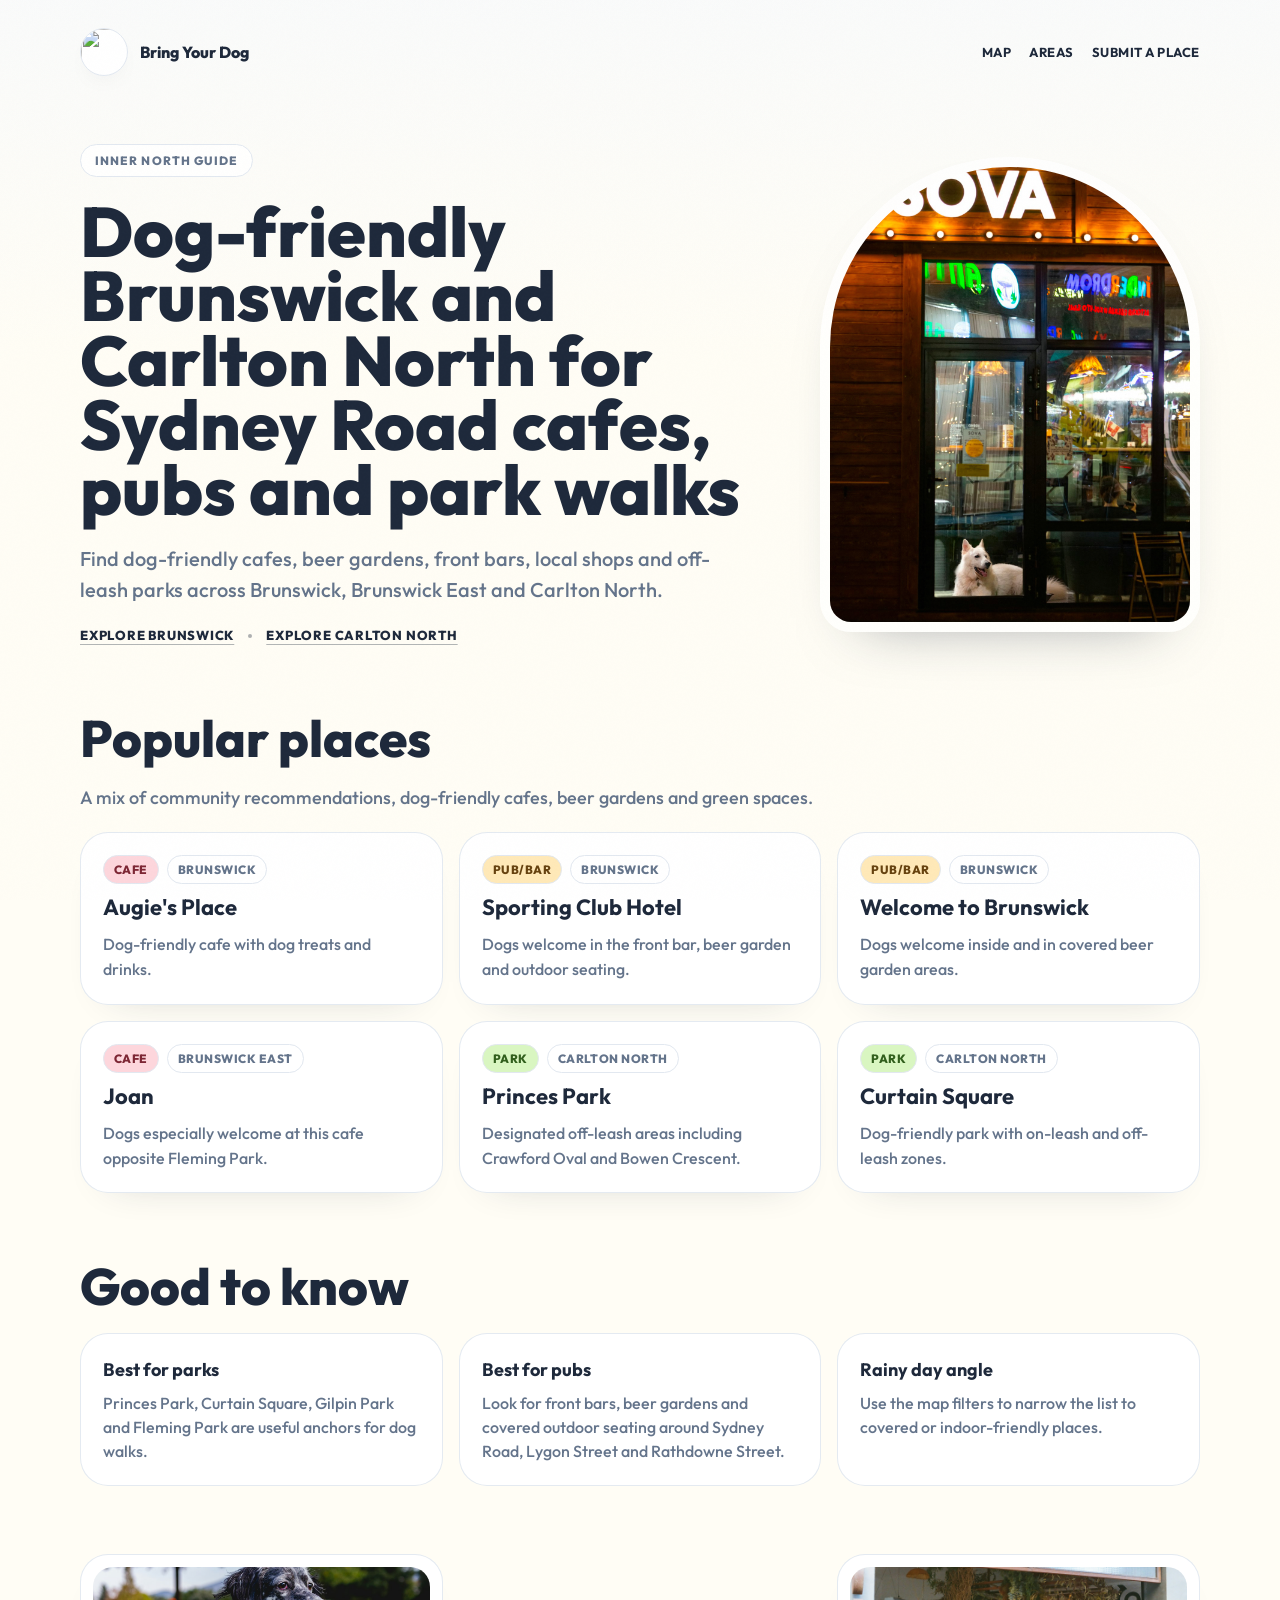
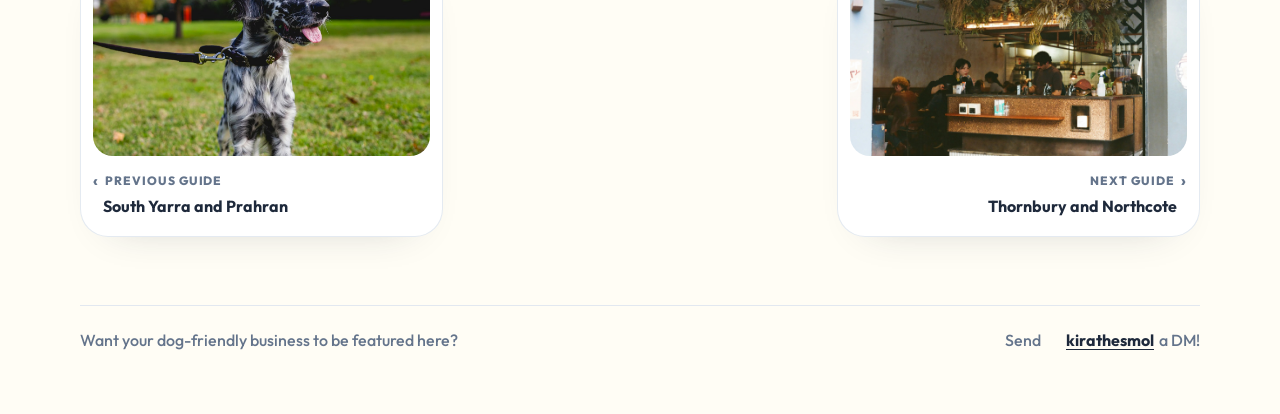
==== commit 30295d6f: "Update map contrast and park search aliases" ====
--- a/dog-friendly-brunswick-carlton-north.html
+++ b/dog-friendly-brunswick-carlton-north.html
@@ -3,18 +3,18 @@
   <head>
     <meta charset="utf-8">
     <meta name="viewport" content="width=device-width, initial-scale=1">
-    <title>Dog-Friendly Brunswick and Carlton North | Bring Your Dog</title>
+    <title>Dog-friendly Brunswick and Carlton North for Sydney Road cafes, pubs and park walks | Bring Your Dog</title>
     <meta name="description" content="Find dog-friendly cafes, bars, beer gardens and parks in Brunswick, Brunswick East and Carlton North, including Sydney Road, Lygon Street, Princes Park and local off-leash parks.">
     <meta name="robots" content="index, follow">
     <link rel="canonical" href="https://bringyourdog.site/dog-friendly-brunswick-carlton-north.html">
     <meta property="og:site_name" content="Bring Your Dog">
     <meta property="og:type" content="article">
     <meta property="og:url" content="https://bringyourdog.site/dog-friendly-brunswick-carlton-north.html">
-    <meta property="og:title" content="Dog-Friendly Brunswick and Carlton North | Bring Your Dog">
+    <meta property="og:title" content="Dog-friendly Brunswick and Carlton North for Sydney Road cafes, pubs and park walks | Bring Your Dog">
     <meta property="og:description" content="Dog-friendly cafes, bars, beer gardens and parks in Brunswick, Brunswick East and Carlton North.">
     <meta property="og:image" content="https://bringyourdog.site/assets/seo/dog-shop.jpg">
     <meta name="twitter:card" content="summary_large_image">
-    <meta name="twitter:title" content="Dog-Friendly Brunswick and Carlton North | Bring Your Dog">
+    <meta name="twitter:title" content="Dog-friendly Brunswick and Carlton North for Sydney Road cafes, pubs and park walks | Bring Your Dog">
     <meta name="twitter:description" content="Dog-friendly cafes, bars, beer gardens and parks in Brunswick, Brunswick East and Carlton North.">
     <meta name="twitter:image" content="https://bringyourdog.site/assets/seo/dog-shop.jpg">
     <meta name="theme-color" content="#FFFDF5">
@@ -39,7 +39,7 @@
       <section class="guide-hero">
         <div class="guide-hero-copy">
           <span class="guide-eyebrow">Inner north guide</span>
-          <h1>Dog-friendly Brunswick and Carlton North</h1>
+          <h1>Dog-friendly Brunswick and Carlton North for Sydney Road cafes, pubs and park walks</h1>
           <p>Find dog-friendly cafes, beer gardens, front bars, local shops and off-leash parks across Brunswick, Brunswick East and Carlton North.</p>
           <div class="guide-actions">
             <a class="guide-map-link" href="./index.html?q=Brunswick">Explore Brunswick</a>
@@ -53,12 +53,12 @@
         <h2>Popular places</h2>
         <p class="guide-section-lede">A mix of community recommendations, dog-friendly cafes, beer gardens and green spaces.</p>
         <div class="guide-place-grid">
-          <article class="guide-place-card"><div class="guide-tag-row"><span class="guide-tag cafe">Cafe</span><span class="guide-tag">Brunswick</span></div><h3>Augie's Place</h3><p>Dog-friendly cafe with dog treats and drinks.</p></article>
-          <article class="guide-place-card"><div class="guide-tag-row"><span class="guide-tag pub">Pub/Bar</span><span class="guide-tag">Brunswick</span></div><h3>Sporting Club Hotel</h3><p>Dogs welcome in the front bar, beer garden and outdoor seating.</p></article>
-          <article class="guide-place-card"><div class="guide-tag-row"><span class="guide-tag pub">Pub/Bar</span><span class="guide-tag">Brunswick</span></div><h3>Welcome to Brunswick</h3><p>Dogs welcome inside and in covered beer garden areas.</p></article>
-          <article class="guide-place-card"><div class="guide-tag-row"><span class="guide-tag cafe">Cafe</span><span class="guide-tag">Brunswick East</span></div><h3>Joan</h3><p>Dogs especially welcome at this cafe opposite Fleming Park.</p></article>
-          <article class="guide-place-card"><div class="guide-tag-row"><span class="guide-tag park">Park</span><span class="guide-tag">Carlton North</span></div><h3>Princes Park</h3><p>Designated off-leash areas including Crawford Oval and Bowen Crescent.</p></article>
-          <article class="guide-place-card"><div class="guide-tag-row"><span class="guide-tag park">Park</span><span class="guide-tag">Carlton North</span></div><h3>Curtain Square</h3><p>Dog-friendly park with on-leash and off-leash zones.</p></article>
+          <a class="guide-place-card" href="./index.html?place=Augie's%20Place#mapExperience" aria-label="Open Augie's Place on the map"><div class="guide-tag-row"><span class="guide-tag cafe">Cafe</span><span class="guide-tag">Brunswick</span></div><h3>Augie's Place</h3><p>Dog-friendly cafe with dog treats and drinks.</p></a>
+          <a class="guide-place-card" href="./index.html?place=Sporting%20Club%20Hotel#mapExperience" aria-label="Open Sporting Club Hotel on the map"><div class="guide-tag-row"><span class="guide-tag pub">Pub/Bar</span><span class="guide-tag">Brunswick</span></div><h3>Sporting Club Hotel</h3><p>Dogs welcome in the front bar, beer garden and outdoor seating.</p></a>
+          <a class="guide-place-card" href="./index.html?place=Welcome%20to%20Brunswick#mapExperience" aria-label="Open Welcome to Brunswick on the map"><div class="guide-tag-row"><span class="guide-tag pub">Pub/Bar</span><span class="guide-tag">Brunswick</span></div><h3>Welcome to Brunswick</h3><p>Dogs welcome inside and in covered beer garden areas.</p></a>
+          <a class="guide-place-card" href="./index.html?place=Joan#mapExperience" aria-label="Open Joan on the map"><div class="guide-tag-row"><span class="guide-tag cafe">Cafe</span><span class="guide-tag">Brunswick East</span></div><h3>Joan</h3><p>Dogs especially welcome at this cafe opposite Fleming Park.</p></a>
+          <a class="guide-place-card" href="./index.html?place=Princes%20Park#mapExperience" aria-label="Open Princes Park on the map"><div class="guide-tag-row"><span class="guide-tag park">Park</span><span class="guide-tag">Carlton North</span></div><h3>Princes Park</h3><p>Designated off-leash areas including Crawford Oval and Bowen Crescent.</p></a>
+          <a class="guide-place-card" href="./index.html?place=Curtain%20Square#mapExperience" aria-label="Open Curtain Square on the map"><div class="guide-tag-row"><span class="guide-tag park">Park</span><span class="guide-tag">Carlton North</span></div><h3>Curtain Square</h3><p>Dog-friendly park with on-leash and off-leash zones.</p></a>
         </div>
       </section>
 
--- a/styles.css
+++ b/styles.css
@@ -135,6 +135,7 @@
 }
 
 #map {
+  position: relative;
   flex: 1 1 auto;
   width: 100%;
   min-height: 0;
@@ -143,6 +144,15 @@
   border-radius: 0;
   box-shadow: none;
   background: var(--soft-surface);
+}
+
+#map::after {
+  position: absolute;
+  z-index: 250;
+  inset: 0;
+  pointer-events: none;
+  content: "";
+  background: rgba(30, 41, 59, 0.02);
 }
 
 .leaflet-container {
@@ -1038,6 +1048,41 @@
 .feature-filter-button.active .feature-toggle-knob {
   background: #FFFFFF;
   transform: translateX(var(--feature-toggle-knob-shift));
+}
+
+@media (hover: hover) and (pointer: fine) {
+  .desktop-feature-filters .feature-filter-button[data-tooltip] {
+    position: relative;
+  }
+
+  .desktop-feature-filters .feature-filter-button[data-tooltip]::after {
+    content: attr(data-tooltip);
+    position: absolute;
+    top: calc(100% + 8px);
+    left: 50%;
+    z-index: 40;
+    transform: translate(-50%, -4px);
+    border: 1px solid rgba(226, 232, 240, 0.95);
+    border-radius: 999px;
+    padding: 6px 10px;
+    color: var(--foreground);
+    background: #FFFFFF;
+    box-shadow: 0 12px 30px -18px rgba(30, 41, 59, 0.45);
+    font-size: 12px;
+    font-weight: 700;
+    letter-spacing: 0.02em;
+    line-height: 1;
+    opacity: 0;
+    pointer-events: none;
+    white-space: nowrap;
+    transition: opacity 160ms ease, transform 160ms ease;
+  }
+
+  .desktop-feature-filters .feature-filter-button[data-tooltip]:hover::after,
+  .desktop-feature-filters .feature-filter-button[data-tooltip]:focus-visible::after {
+    transform: translate(-50%, 0);
+    opacity: 1;
+  }
 }
 
 .results-meta {
@@ -2085,8 +2130,28 @@
   border: 1px solid rgba(226, 232, 240, 0.9);
   border-radius: 28px;
   padding: 22px;
+  color: inherit;
+  text-decoration: none;
   background: #ffffff;
   box-shadow: 0 18px 42px -34px rgba(30, 41, 59, 0.3);
+  transition: border-color 220ms ease, box-shadow 220ms ease, transform 220ms ease;
+}
+
+.guide-place-card,
+.guide-place-card * {
+  text-decoration: none;
+}
+
+.guide-place-card:hover,
+.guide-place-card:focus-visible {
+  border-color: rgba(254, 155, 171, 0.75);
+  box-shadow: 0 22px 46px -34px rgba(30, 41, 59, 0.38);
+  transform: translateY(-2px);
+}
+
+.guide-place-card:focus-visible {
+  outline: 3px solid rgba(254, 155, 171, 0.4);
+  outline-offset: 4px;
 }
 
 .guide-place-card h3 {
@@ -2478,7 +2543,7 @@
   }
 
   .map-locate-toggle {
-    display: none;
+    display: grid;
     right: 72px;
     bottom: 16px;
     width: 44px;
@@ -2500,7 +2565,7 @@
 
   .map-panel.is-expanded .map-locate-toggle {
     position: fixed;
-    display: none;
+    display: grid;
     z-index: 1880;
     top: auto;
     right: 16px;
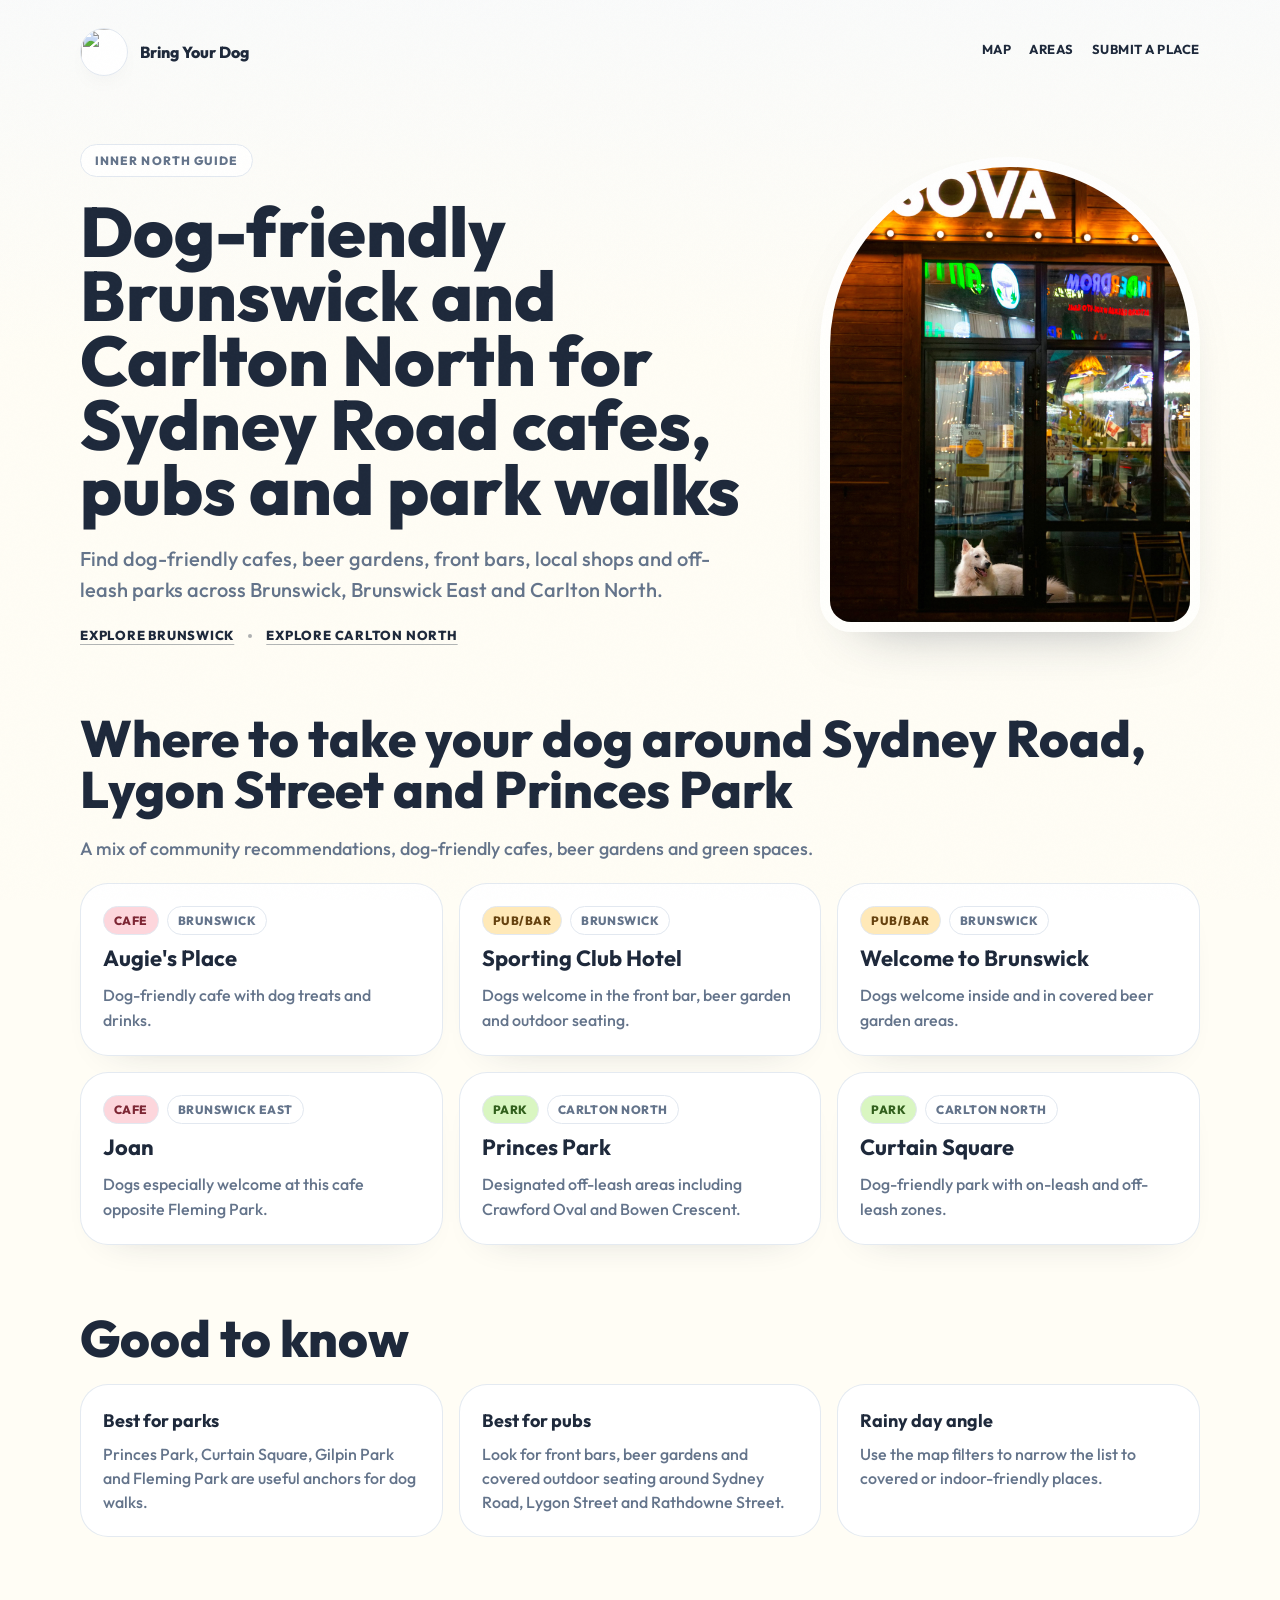
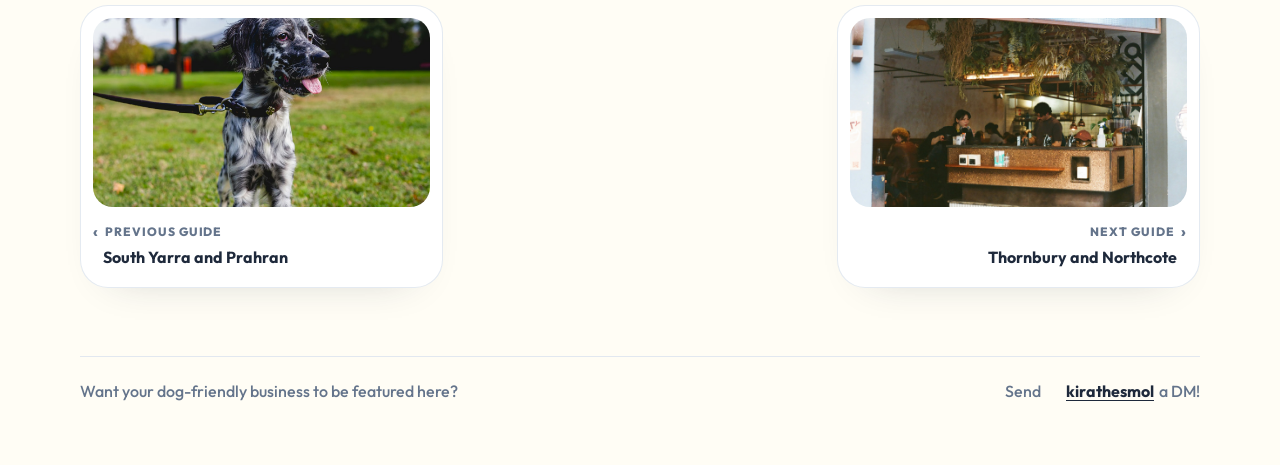
==== commit 9c34929c: "Improve map clustering and search suggestions" ====
--- a/dog-friendly-brunswick-carlton-north.html
+++ b/dog-friendly-brunswick-carlton-north.html
@@ -50,7 +50,7 @@
       </section>
 
       <section class="guide-section">
-        <h2>Popular places</h2>
+        <h2>Where to take your dog around Sydney Road, Lygon Street and Princes Park</h2>
         <p class="guide-section-lede">A mix of community recommendations, dog-friendly cafes, beer gardens and green spaces.</p>
         <div class="guide-place-grid">
           <a class="guide-place-card" href="./index.html?place=Augie's%20Place#mapExperience" aria-label="Open Augie's Place on the map"><div class="guide-tag-row"><span class="guide-tag cafe">Cafe</span><span class="guide-tag">Brunswick</span></div><h3>Augie's Place</h3><p>Dog-friendly cafe with dog treats and drinks.</p></a>
--- a/styles.css
+++ b/styles.css
@@ -15,6 +15,7 @@
   --interactive: #FF9BAB;
   --button: #FE9BAB;
   --button-hover: #D17C89;
+  --focus: #8C566F;
   --muted: #64748B;
   --shadow-soft: 0 10px 15px -3px rgba(30, 41, 59, 0.04);
   --shadow-large: 0 25px 50px -12px rgba(30, 41, 59, 0.10);
@@ -79,6 +80,23 @@
   }
 }
 
+@media (prefers-reduced-motion: reduce) {
+  html,
+  body {
+    scroll-behavior: auto !important;
+    scroll-snap-type: none !important;
+  }
+
+  *,
+  *::before,
+  *::after {
+    animation-duration: 0.001ms !important;
+    animation-iteration-count: 1 !important;
+    scroll-behavior: auto !important;
+    transition-duration: 0.001ms !important;
+  }
+}
+
 button,
 input {
   font: inherit;
@@ -106,7 +124,7 @@
 button:focus-visible,
 a:focus-visible,
 input:focus-visible {
-  outline: 2px solid var(--primary);
+  outline: 2px solid var(--focus);
   outline-offset: 3px;
 }
 
@@ -247,6 +265,28 @@
 
 .category-marker {
   display: block;
+}
+
+.marker-cluster-pill {
+  display: grid;
+  place-items: center;
+  border: 1px solid rgba(226, 232, 240, 0.92);
+  border-radius: 999px;
+  color: #1E293B;
+  background: transparent;
+  backdrop-filter: blur(4px);
+  -webkit-backdrop-filter: blur(4px);
+  box-shadow:
+    inset 0 0 0 1px rgba(100, 116, 139, 0.22),
+    0 8px 18px rgba(30, 41, 59, 0.10);
+  font-size: 13px;
+  font-weight: 500;
+  line-height: 1;
+}
+
+.marker-cluster-pill span {
+  display: block;
+  transform: translateY(-0.5px);
 }
 
 .sidebar {
@@ -699,7 +739,7 @@
 }
 
 .desktop-zoom-button:focus-visible {
-  outline: 2px solid var(--button);
+  outline: 2px solid var(--focus);
   outline-offset: 3px;
 }
 
@@ -745,7 +785,7 @@
 }
 
 .map-locate-toggle:focus-visible {
-  outline: 2px solid var(--button);
+  outline: 2px solid var(--focus);
   outline-offset: 3px;
 }
 
@@ -961,7 +1001,7 @@
 }
 
 .feature-filter-button:focus-visible {
-  outline: 2px solid var(--button);
+  outline: 2px solid var(--focus);
   outline-offset: 3px;
 }
 
@@ -1989,6 +2029,22 @@
   text-transform: uppercase;
 }
 
+.guide-nav-link {
+  position: relative;
+  padding-bottom: 6px;
+}
+
+.guide-nav-link.is-active::after {
+  position: absolute;
+  right: 0;
+  bottom: 0;
+  left: 0;
+  height: 2px;
+  border-radius: 999px;
+  background: var(--button);
+  content: "";
+}
+
 .guide-nav-link:hover,
 .guide-secondary:hover {
   color: var(--button);
